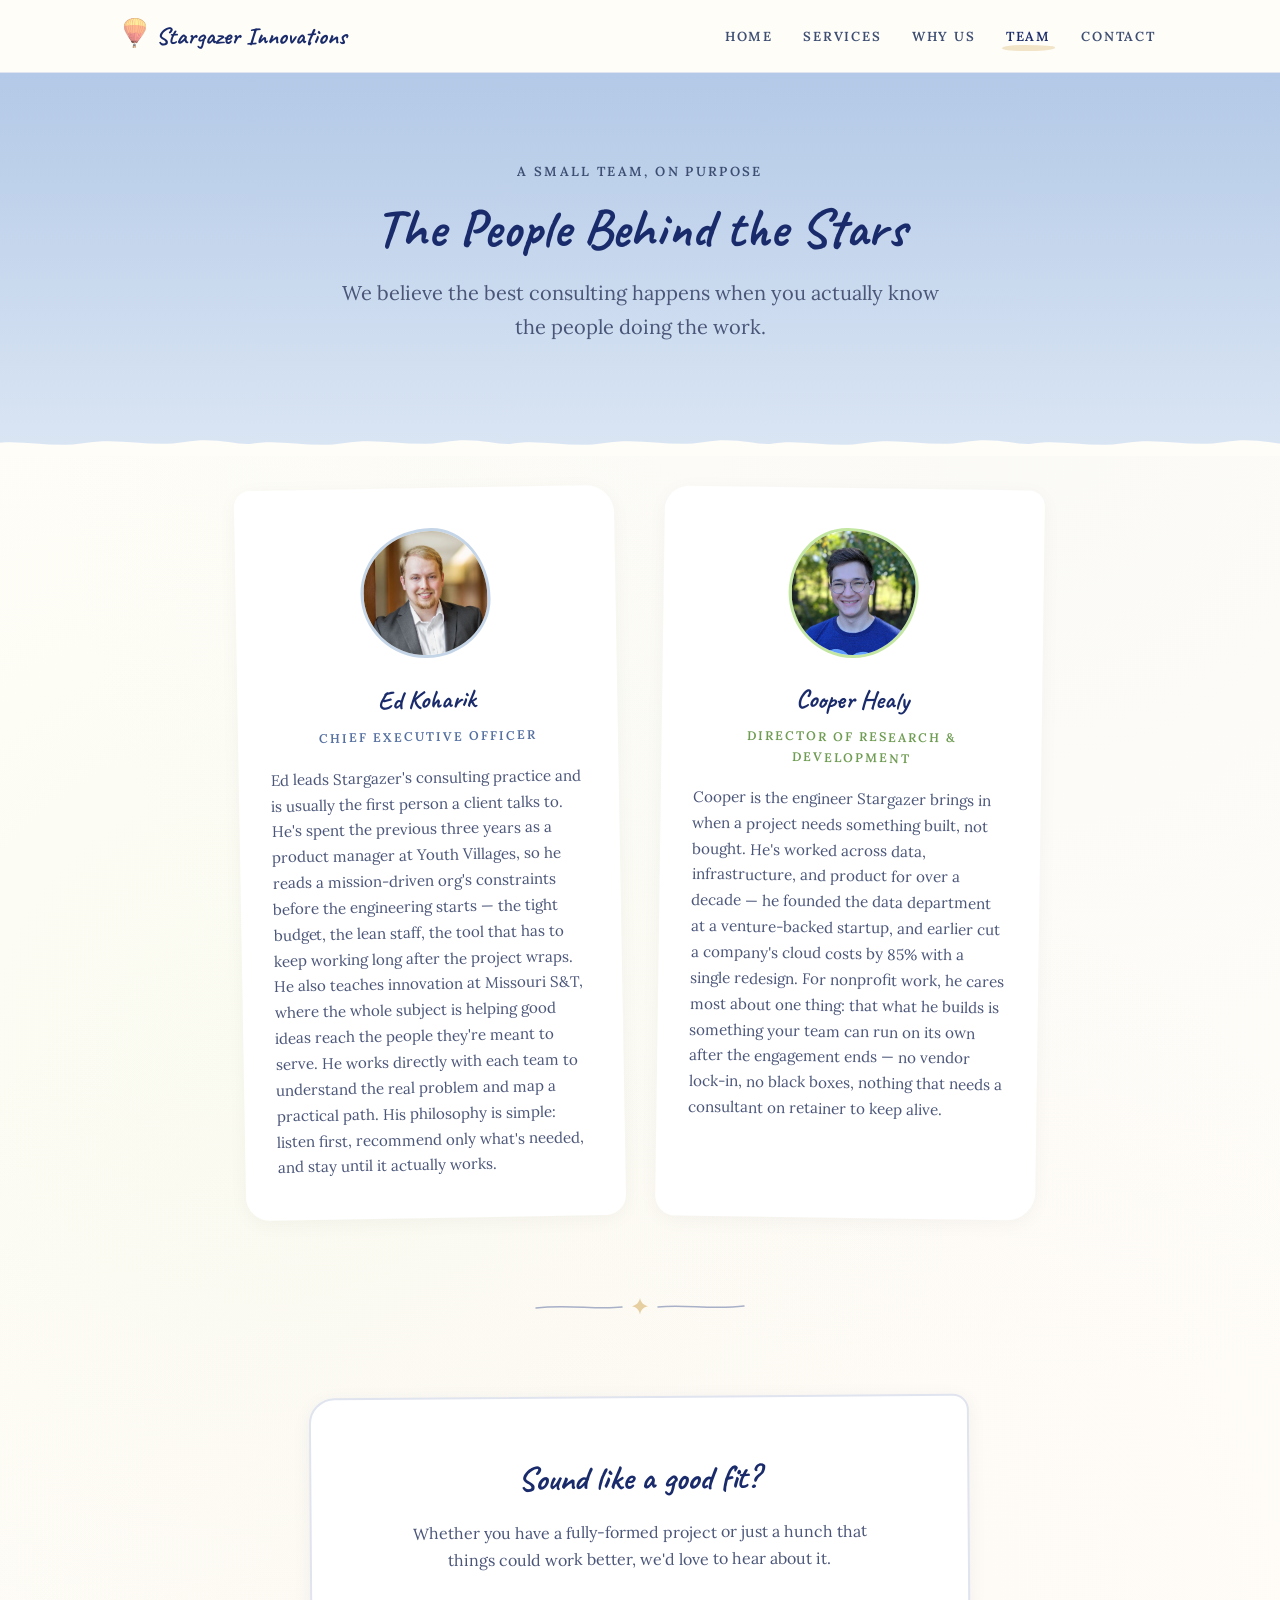
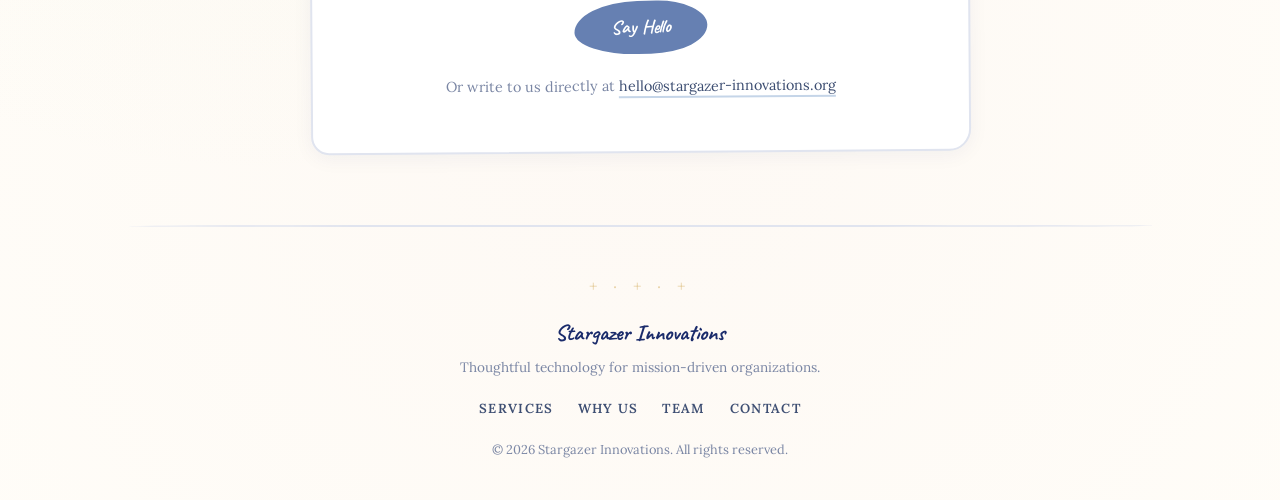
==== team.html @ 69cd9aa6 "add polish" ====
<!DOCTYPE html>
<html lang="en">
<head>
  <meta charset="UTF-8">
  <meta name="viewport" content="width=device-width, initial-scale=1.0">
  <title>Our Team — Stargazer Innovations</title>
  <meta name="description" content="Meet the people behind Stargazer Innovations — a small team with big ideas for mission-driven technology.">
  <link rel="canonical" href="https://stargazer-innovations.org/team.html">
  <meta property="og:type" content="website">
  <meta property="og:site_name" content="Stargazer Innovations">
  <meta property="og:title" content="Our Team — Stargazer Innovations">
  <meta property="og:description" content="Meet the people behind Stargazer Innovations — a small team with big ideas for mission-driven technology.">
  <meta property="og:url" content="https://stargazer-innovations.org/team.html">
  <link rel="icon" type="image/svg+xml" href="images/logo-placeholder.svg">
  <link rel="preconnect" href="https://fonts.googleapis.com">
  <link rel="preconnect" href="https://fonts.gstatic.com" crossorigin>
  <link href="https://fonts.googleapis.com/css2?family=Caveat:wght@400;700&family=Lora:ital,wght@0,400;0,600;0,700;1,400&display=swap" rel="stylesheet">
  <link rel="stylesheet" href="css/style.css">
</head>
<body>

  <a class="skip-link" href="#main">Skip to content</a>

  <!-- ========== Nav ========== -->
  <header>
    <nav class="site-nav" aria-label="Main">
      <a href="index.html" class="logo">
        <img src="images/logo-placeholder.svg" alt="">
        <span>Stargazer Innovations</span>
      </a>
      <ul class="nav-links">
        <li><a href="index.html">Home</a></li>
        <li><a href="index.html#services">Services</a></li>
        <li><a href="index.html#why">Why Us</a></li>
        <li><a href="team.html" aria-current="page">Team</a></li>
        <li><a href="index.html#contact">Contact</a></li>
      </ul>
    </nav>
  </header>

  <main id="main">

  <!-- ========== Team ========== -->
  <section class="hero page-hero">
    <div class="hero-clouds" aria-hidden="true">
      <svg width="0" height="0" style="position:absolute" xmlns="http://www.w3.org/2000/svg">
        <symbol id="cloud-shape" viewBox="0 0 140 60">
          <path d="M18 48 C 9 48 3 41 5 34 C 7 28 13 24 19 25 C 19 16 27 9 36 11 C 40 4 51 2 58 8 C 64 3 75 4 80 11 C 89 8 99 13 100 22 C 108 22 115 28 114 36 C 113 44 105 48 97 47 C 84 51 40 51 18 48 Z" stroke-width="1.5" stroke-linecap="round" stroke-linejoin="round"/>
        </symbol>
      </svg>
      <div class="hero-cloud hero-cloud--1"><svg viewBox="0 0 140 60"><use href="#cloud-shape"/></svg></div>
      <div class="hero-cloud hero-cloud--2"><svg viewBox="0 0 140 60"><use href="#cloud-shape"/></svg></div>
      <div class="hero-cloud hero-cloud--3"><svg viewBox="0 0 140 60"><use href="#cloud-shape"/></svg></div>
      <div class="hero-cloud hero-cloud--4"><svg viewBox="0 0 140 60"><use href="#cloud-shape"/></svg></div>
      <div class="hero-cloud hero-cloud--5"><svg viewBox="0 0 140 60"><use href="#cloud-shape"/></svg></div>
      <div class="hero-cloud hero-cloud--6"><svg viewBox="0 0 140 60"><use href="#cloud-shape"/></svg></div>
      <div class="hero-cloud hero-cloud--7"><svg viewBox="0 0 140 60"><use href="#cloud-shape"/></svg></div>
      <div class="hero-cloud hero-cloud--8"><svg viewBox="0 0 140 60"><use href="#cloud-shape"/></svg></div>
      <div class="hero-cloud hero-cloud--9"><svg viewBox="0 0 140 60"><use href="#cloud-shape"/></svg></div>
    </div>
    <p class="kicker">A small team, on purpose</p>
    <h1>The People Behind the Stars</h1>
    <p class="tagline">
      We believe the best consulting happens when you actually know
      the people doing the work.
    </p>
  </section>

  <section class="team-section">
    <div class="container">
      <div class="team-grid">

        <!-- Ed -->
        <div class="team-card">
          <img
            src="images/ed-headshot.jpg"
            alt="Ed Koharik"
            class="avatar"
          >
          <h3>Ed Koharik</h3>
          <p class="role">Chief Executive Officer</p>
          <p class="bio">
            Ed leads Stargazer's consulting practice and is usually the first
            person a client talks to. He's spent the previous three years as a product
            manager at Youth Villages, so he reads a mission-driven org's
            constraints before the engineering starts — the tight budget, the lean
            staff, the tool that has to keep working long after the project wraps.
            He also teaches innovation at Missouri S&amp;T, where the whole subject
            is helping good ideas reach the people they're meant to serve. He works
            directly with each team to understand the real problem and map a
            practical path. His philosophy is simple: listen first, recommend only
            what's needed, and stay until it actually works.
          </p>
        </div>

        <!-- Cooper -->
        <div class="team-card">
          <img
            src="images/cooper-headshot.jpg"
            alt="Cooper Healy"
            class="avatar"
          >
          <h3>Cooper Healy</h3>
          <p class="role">Director of Research &amp; Development</p>
          <p class="bio">
            Cooper is the engineer Stargazer brings in when a project needs
            something built, not bought. He's worked across data, infrastructure,
            and product for over a decade — he founded the data department at a
            venture-backed startup, and earlier cut a company's cloud costs by 85%
            with a single redesign. For nonprofit work, he cares most about one
            thing: that what he builds is something your team can run on its own
            after the engagement ends — no vendor lock-in, no black boxes, nothing
            that needs a consultant on retainer to keep alive.
          </p>
        </div>

      </div>
    </div>
  </section>

  <div class="sparkle-divider" aria-hidden="true">
    <svg viewBox="0 0 220 26" fill="none" xmlns="http://www.w3.org/2000/svg">
      <path d="M6 14 C 38 10, 66 16, 92 13" stroke="currentColor" stroke-width="1.5" stroke-linecap="round"/>
      <path d="M128 13 C 154 10, 182 16, 214 12" stroke="currentColor" stroke-width="1.5" stroke-linecap="round"/>
      <path class="divider-star" d="M110 4 C 111 8.7 113.4 11.1 118 12.2 C 113.4 13.3 111 15.7 110 20.4 C 109 15.7 106.6 13.3 102 12.2 C 106.6 11.1 109 8.7 110 4 Z"/>
    </svg>
  </div>

  <!-- ========== Contact ========== -->
  <section class="contact" id="contact">
    <div class="container">
      <div class="contact-card">
        <h2>Sound like a good fit?</h2>
        <p>
          Whether you have a fully-formed project or just a hunch that
          things could work better, we'd love to hear about it.
        </p>
        <a href="mailto:hello@stargazer-innovations.org" class="cta-btn">Say Hello</a>
        <span class="email-note">
          Or write to us directly at
          <a href="mailto:hello@stargazer-innovations.org">hello@stargazer-innovations.org</a>
        </span>
      </div>
    </div>
  </section>

  </main>

  <!-- ========== Footer ========== -->
  <footer class="site-footer">
    <div class="footer-stars" aria-hidden="true">+ &middot; + &middot; +</div>
    <p class="footer-wordmark">Stargazer Innovations</p>
    <p class="footer-tagline">Thoughtful technology for mission-driven organizations.</p>
    <ul class="footer-nav">
      <li><a href="index.html#services">Services</a></li>
      <li><a href="index.html#why">Why Us</a></li>
      <li><a href="team.html">Team</a></li>
      <li><a href="mailto:hello@stargazer-innovations.org">Contact</a></li>
    </ul>
    <p class="copyright">&copy; 2026 Stargazer Innovations. All rights reserved.</p>
  </footer>

</body>
</html>
---- css/style.css ----
/* ===== Palette (Squeak/Smalltalk 6.0 Morphic) ===== */
:root {
  --green:       #c3e6a1;  /* Workspace */
  --orange:      #e6cfa1;  /* Transcript */
  --pink:        #e8c5d0;  /* Browser */
  --blue:        #c5d5e8;  /* Inspector */
  --salmon:      #e6b7b7;  /* Debugger */
  --cream:       #FFFDF8;
  --midnight:    #1A2B6B;
  --midnight-light: #3D4E72;
  --midnight-muted: #4A5578;
  --midnight-faded: #7A86A4;
  --midnight-ghost: #A8B0C8;
  --blue-hover:  #6680b2;  /* Squeak focus ring */
  --blue-active: #5570a0;  /* CTA hover */
  --green-dark:  #9cca82;
  --divider:     #e0e4ef;
  --white:       #FFFFFF;

  --font-main: 'Lora', serif;
  --font-accent: 'Caveat', cursive;

  --max-width: 1080px;
  --nav-height: 72px;
}

/* ===== Reset & Base ===== */
*, *::before, *::after {
  margin: 0;
  padding: 0;
  box-sizing: border-box;
}

html {
  scroll-behavior: smooth;
  scroll-padding-top: calc(var(--nav-height) + 16px);
}

body {
  font-family: var(--font-main);
  color: var(--midnight);
  background: var(--cream);
  background-image:
    radial-gradient(circle at 20% 50%, rgba(195, 230, 161, 0.08) 0%, transparent 50%),
    radial-gradient(circle at 80% 20%, rgba(197, 213, 232, 0.08) 0%, transparent 50%),
    radial-gradient(circle at 50% 80%, rgba(230, 183, 183, 0.06) 0%, transparent 50%);
  line-height: 1.7;
  -webkit-font-smoothing: antialiased;
}

::selection {
  background: var(--blue);
  color: var(--midnight);
}

img {
  max-width: 100%;
  display: block;
}

a {
  color: var(--midnight);
  text-decoration: none;
  transition: color 0.2s;
}

a:hover {
  color: var(--blue-hover);
}

:focus-visible {
  outline: 2px solid var(--blue-hover);
  outline-offset: 3px;
  border-radius: 4px;
}

/* ===== Utility ===== */
.container {
  max-width: var(--max-width);
  margin: 0 auto;
  padding: 0 24px;
}

.sr-only {
  position: absolute;
  width: 1px;
  height: 1px;
  padding: 0;
  margin: -1px;
  overflow: hidden;
  clip: rect(0, 0, 0, 0);
  border: 0;
}

.skip-link {
  position: absolute;
  top: -48px;
  left: 16px;
  z-index: 100;
  padding: 10px 18px;
  background: var(--midnight);
  color: var(--cream);
  border-radius: 8px 14px 10px 12px;
  font-size: 0.9rem;
  transition: top 0.2s;
}

.skip-link:focus {
  top: 12px;
  color: var(--cream);
}

/* ===== Navigation ===== */
header {
  position: sticky;
  top: 0;
  z-index: 50;
  background: rgba(255, 253, 248, 0.92);
  backdrop-filter: blur(8px);
  -webkit-backdrop-filter: blur(8px);
  border-bottom: 1px solid var(--divider);
}

.site-nav {
  height: var(--nav-height);
  display: flex;
  align-items: center;
  justify-content: space-between;
  padding: 0 24px;
  max-width: var(--max-width);
  margin: 0 auto;
}

.site-nav .logo {
  display: flex;
  align-items: center;
  gap: 10px;
  font-family: var(--font-accent);
  font-weight: 700;
  font-size: 1.5rem;
}

.site-nav .logo img {
  height: 30px;
  width: auto;
  object-fit: contain;
  transform: translateY(-3px);
}

.site-nav .nav-links {
  list-style: none;
  display: flex;
  align-items: center;
  gap: 30px;
}

.site-nav .nav-links a {
  font-family: var(--font-main);
  font-weight: 600;
  font-size: 0.82rem;
  letter-spacing: 0.14em;
  text-transform: uppercase;
  color: var(--midnight-light);
  position: relative;
  padding: 4px 0;
}

.site-nav .nav-links a:hover {
  color: var(--midnight);
}

.site-nav .nav-links a::after {
  content: '';
  position: absolute;
  bottom: -2px;
  left: -4px;
  right: -4px;
  height: 6px;
  background: var(--blue);
  opacity: 0;
  border-radius: 40% 60% 50% 40% / 60% 40% 60% 50%;
  transition: opacity 0.3s;
  z-index: -1;
}

.site-nav .nav-links a:hover::after {
  opacity: 0.45;
}

.site-nav .nav-links a[aria-current="page"] {
  color: var(--midnight);
}

.site-nav .nav-links a[aria-current="page"]::after {
  opacity: 0.55;
  background: var(--orange);
}

/* ===== Hero ===== */
.hero {
  text-align: center;
  padding: 88px 24px 104px;
  position: relative;
  isolation: isolate;
  overflow: hidden;
  background: linear-gradient(180deg, #b3c9e7 0%, #dbe6f4 100%);
  --cloud-overshoot: 490px;
  --cloud-overshoot-giant: 720px;
}

/* Hand-drawn cream horizon along the bottom of the sky */
.hero::after {
  content: '';
  position: absolute;
  left: 0;
  right: 0;
  bottom: 0;
  height: 26px;
  background: url("data:image/svg+xml,%3Csvg xmlns='http://www.w3.org/2000/svg' viewBox='0 0 260 26'%3E%3Cpath d='M0 26 V14 C30 8 60 19 95 13 C130 7 160 18 195 12 C225 7 245 15 260 14 V26 Z' fill='%23FFFDF8'/%3E%3C/svg%3E") repeat-x bottom;
  background-size: 260px 26px;
  pointer-events: none;
}

/* Drifting clouds behind the hero content */
.hero-clouds {
  position: absolute;
  inset: 0;
  z-index: -1;
  pointer-events: none;
  user-select: none;
}

/* Each cloud spawns just past its own width off-screen, so slow clouds
   don't waste visible-schedule time creeping through a shared dead zone */
.hero-cloud {
  position: absolute;
  animation: 360s linear infinite;
  will-change: transform;
}

/* Depth fade is painted in, not composited: solid pre-blended shades mean
   overlaps resolve purely by z-order, with no see-through stacking */
.hero-cloud svg {
  display: block;
  width: 100%;
  height: auto;
  fill: var(--cloud-fill, #FFFFFF);
  stroke: var(--cloud-stroke, #A8B0C8);
}

/* Nearer (larger) clouds must always paint over farther (smaller) ones,
   so z-index follows the size ladder — DOM order can't be trusted for depth. */

/* A cloudy day: nine clouds share one 360s master period with entries
   staggered 40s apart — phase-locked, so the sky never empties and is
   usually 3-4 deep. Crossing time is inversely proportional to size
   (crossing seconds = 27000 / width): the 450px cloud drifts across in
   a minute, the 82px one creeps for five and a half. Sizes step
   geometrically (~1.4x) so each depth plane reads distinctly; repeated
   sizes are mirrored so they don't read as clones. */
.hero-cloud--1 {
  width: 450px;
  z-index: 9;
  left: -470px;
  top: 6%;
  --cloud-fill: #FCFDFE;
  --cloud-stroke: #A9B1CA;
  animation-name: cloud-cross-450;
  animation-delay: -44s;
}

.hero-cloud--2 {
  width: 320px;
  z-index: 8;
  left: -340px;
  top: 38%;
  --cloud-fill: #F6F9FC;
  --cloud-stroke: #ADB6CE;
  animation-name: cloud-cross-320;
  animation-delay: -284s;
}

.hero-cloud--3 {
  width: 320px;
  z-index: 8;
  left: -340px;
  top: 68%;
  --cloud-fill: #F8FAFD;
  --cloud-stroke: #AEB7CE;
  animation-name: cloud-cross-320;
  animation-delay: -124s;
}

.hero-cloud--4 {
  width: 230px;
  z-index: 7;
  left: -250px;
  top: 22%;
  --cloud-fill: #EFF4FA;
  --cloud-stroke: #AEB9D1;
  animation-name: cloud-cross-230;
  animation-delay: -4s;
}

.hero-cloud--5 {
  width: 230px;
  z-index: 7;
  left: -250px;
  top: 55%;
  --cloud-fill: #F2F6FB;
  --cloud-stroke: #B1BBD2;
  animation-name: cloud-cross-230;
  animation-delay: -204s;
}

.hero-cloud--6 {
  width: 165px;
  z-index: 6;
  left: -185px;
  top: 76%;
  --cloud-fill: #EEF3FA;
  --cloud-stroke: #BAC4D9;
  animation-name: cloud-cross-165;
  animation-delay: -324s;
}

.hero-cloud--7 {
  width: 165px;
  z-index: 6;
  left: -185px;
  top: 12%;
  --cloud-fill: #E4ECF7;
  --cloud-stroke: #B0BDD6;
  animation-name: cloud-cross-165;
  animation-delay: -84s;
}

.hero-cloud--8 {
  width: 115px;
  z-index: 5;
  left: -135px;
  top: 47%;
  --cloud-fill: #E4ECF7;
  --cloud-stroke: #B9C5DB;
  animation-name: cloud-cross-115;
  animation-delay: -244s;
}

.hero-cloud--9 {
  width: 82px;
  z-index: 4;
  left: -102px;
  top: 30%;
  --cloud-fill: #DBE6F4;
  --cloud-stroke: #B8C6DE;
  animation-name: cloud-cross-82;
  animation-delay: -164s;
}

/* Mirror the size-twins */
.hero-cloud--3 svg,
.hero-cloud--5 svg,
.hero-cloud--7 svg {
  transform: scaleX(-1);
}

/* Stop %% = (27000 / width) / 360s */
@keyframes cloud-cross-450 {
  0%     { transform: translateX(0); }
  16.7%  { transform: translateX(calc(100vw + var(--cloud-overshoot, 490px))); }
  100%   { transform: translateX(calc(100vw + var(--cloud-overshoot, 490px))); }
}

@keyframes cloud-cross-320 {
  0%     { transform: translateX(0); }
  23.3%  { transform: translateX(calc(100vw + var(--cloud-overshoot, 490px))); }
  100%   { transform: translateX(calc(100vw + var(--cloud-overshoot, 490px))); }
}

@keyframes cloud-cross-230 {
  0%     { transform: translateX(0); }
  32.5%  { transform: translateX(calc(100vw + var(--cloud-overshoot, 490px))); }
  100%   { transform: translateX(calc(100vw + var(--cloud-overshoot, 490px))); }
}

@keyframes cloud-cross-165 {
  0%     { transform: translateX(0); }
  45.6%  { transform: translateX(calc(100vw + var(--cloud-overshoot, 490px))); }
  100%   { transform: translateX(calc(100vw + var(--cloud-overshoot, 490px))); }
}

@keyframes cloud-cross-115 {
  0%     { transform: translateX(0); }
  65.3%  { transform: translateX(calc(100vw + var(--cloud-overshoot, 490px))); }
  100%   { transform: translateX(calc(100vw + var(--cloud-overshoot, 490px))); }
}

@keyframes cloud-cross-82 {
  0%     { transform: translateX(0); }
  91.4%  { transform: translateX(calc(100vw + var(--cloud-overshoot, 490px))); }
  100%   { transform: translateX(calc(100vw + var(--cloud-overshoot, 490px))); }
}

/* The rare giant: a step above everything. It drifts across during the
   first 14% of a 5-minute loop, then waits off-screen — one element, so
   two giants can never be on screen at once. */
.hero-cloud--giant {
  width: 640px;
  z-index: 10;
  top: -2%;
  left: -660px;
  --cloud-fill: #FEFEFF;
  --cloud-stroke: #A8B1C9;
  animation-name: cloud-drift-rare;
  animation-duration: 300s;
  animation-delay: -240s;
}

@keyframes cloud-drift-rare {
  0%   { transform: translateX(0); }
  14%  { transform: translateX(calc(100vw + var(--cloud-overshoot-giant, 720px))); }
  100% { transform: translateX(calc(100vw + var(--cloud-overshoot-giant, 720px))); }
}

@keyframes cloud-drift {
  from { transform: translateX(0); }
  to   { transform: translateX(calc(100vw + 680px)); }
}

.hero .kicker {
  font-size: 0.82rem;
  font-weight: 600;
  letter-spacing: 0.18em;
  text-transform: uppercase;
  color: var(--midnight-light);
  margin-bottom: 14px;
}

.hero h1 {
  font-family: var(--font-accent);
  font-size: clamp(2.2rem, 5vw, 3.4rem);
  font-weight: 700;
  margin-bottom: 16px;
  color: var(--midnight);
  line-height: 1.15;
}

.hero .tagline {
  font-size: clamp(1.05rem, 2.5vw, 1.25rem);
  max-width: 620px;
  margin: 0 auto 40px;
  color: var(--midnight-muted);
}

.hero .balloon-logo {
  width: 140px;
  height: auto;
  margin: 0 auto 40px;
  transform: rotate(-2deg);
  animation: balloon-drift 10s ease-in-out infinite;
}

@keyframes balloon-drift {
  0%, 100% { transform: rotate(-2deg) translate(0, 0); }
  25%      { transform: rotate(-0.6deg) translate(6px, -13px); }
  50%      { transform: rotate(0.8deg) translate(-3px, -24px); }
  75%      { transform: rotate(-1.2deg) translate(-8px, -10px); }
}

.hero-actions {
  display: flex;
  justify-content: center;
  align-items: center;
  flex-wrap: wrap;
  gap: 18px;
}

/* ===== Buttons ===== */
.cta-btn {
  display: inline-block;
  padding: 14px 36px;
  background: var(--blue-hover);
  color: var(--white);
  border-radius: 50% 40% 45% 50% / 60% 50% 55% 45%;
  font-family: var(--font-accent);
  font-weight: 700;
  font-size: 1.2rem;
  line-height: 1.3;
  transition: background 0.2s, transform 0.2s, box-shadow 0.2s;
  transform: rotate(-1deg);
}

.cta-btn:hover {
  background: var(--blue-active);
  color: var(--white);
  transform: rotate(0deg) translateY(-2px);
  box-shadow: 0 6px 18px rgba(85, 112, 160, 0.25);
}

.cta-btn--ghost {
  background: rgba(255, 253, 248, 0.55);
  color: var(--midnight);
  border: 2px solid var(--midnight-faded);
  transform: rotate(0.8deg);
}

.cta-btn--ghost:hover {
  background: var(--cream);
  color: var(--midnight);
  border-color: var(--blue-hover);
  box-shadow: none;
}

/* ===== Section Shared ===== */
section {
  padding: 72px 0;
}

.section-title {
  font-family: var(--font-accent);
  font-size: 2.2rem;
  font-weight: 700;
  text-align: center;
  margin-bottom: 12px;
  position: relative;
}

.section-title::after {
  content: '';
  display: block;
  width: 80px;
  height: 5px;
  margin: 10px auto 0;
  border-radius: 60% 40% 50% 30% / 50% 60% 40% 50%;
}

.section-lede {
  text-align: center;
  max-width: 560px;
  margin: 0 auto 52px;
  color: var(--midnight-muted);
  font-size: 1.02rem;
}

/* Color-coded underlines per section */
.services .section-title::after { background: var(--green); }
.why      .section-title::after { background: var(--salmon); }
.team-section .section-title::after { background: var(--orange); }
.contact  .section-title::after { background: var(--blue); }

/* Hand-drawn sparkle dividers between sections */
.sparkle-divider {
  display: flex;
  justify-content: center;
  padding: 4px 0;
  color: var(--midnight-ghost);
  user-select: none;
}

.sparkle-divider svg {
  width: 220px;
  height: 26px;
}

.sparkle-divider .divider-star {
  fill: var(--orange);
  stroke: none;
}

/* ===== Service Cards ===== */
.card-grid {
  display: grid;
  grid-template-columns: repeat(auto-fit, minmax(280px, 1fr));
  gap: 28px;
}

.card {
  background: var(--white);
  padding: 40px 28px 36px;
  text-align: center;
  position: relative;
  border: 1px solid var(--divider);
  box-shadow: 0 2px 12px rgba(26, 43, 107, 0.04);
  transition: transform 0.3s, box-shadow 0.3s;
}

/* A strip of pastel "tape" holding each card to the page */
.card::before {
  content: '';
  position: absolute;
  top: -11px;
  width: 92px;
  height: 24px;
  opacity: 0.82;
  box-shadow: 0 1px 3px rgba(26, 43, 107, 0.1);
  clip-path: polygon(2% 6%, 98% 0%, 100% 94%, 0% 100%);
}

.card:nth-child(1) {
  border-radius: 12px 24px 16px 20px;
  transform: rotate(-1deg);
}
.card:nth-child(2) {
  border-radius: 20px 12px 24px 16px;
  transform: rotate(0.8deg);
}
.card:nth-child(3) {
  border-radius: 16px 20px 12px 24px;
  transform: rotate(-0.5deg);
}
.card:nth-child(4) {
  border-radius: 24px 16px 20px 12px;
  transform: rotate(1deg);
}
.card:nth-child(5) {
  border-radius: 18px 22px 14px 20px;
  transform: rotate(0.6deg);
}
.card:nth-child(6) {
  border-radius: 22px 14px 20px 18px;
  transform: rotate(-0.8deg);
}

.card:nth-child(1)::before {
  background: var(--blue);
  left: 50%;
  transform: translateX(-50%) rotate(-3deg);
}
.card:nth-child(2)::before {
  background: var(--green);
  left: 38%;
  transform: translateX(-50%) rotate(2.5deg);
}
.card:nth-child(3)::before {
  background: var(--salmon);
  left: 58%;
  transform: translateX(-50%) rotate(-2deg);
}
.card:nth-child(4)::before {
  background: var(--orange);
  left: 44%;
  transform: translateX(-50%) rotate(3deg);
}
.card:nth-child(5)::before {
  background: var(--pink);
  left: 56%;
  transform: translateX(-50%) rotate(-3.5deg);
}
.card:nth-child(6)::before {
  background: var(--blue);
  left: 42%;
  transform: translateX(-50%) rotate(2deg);
}

.card:hover {
  box-shadow: 0 8px 28px rgba(26, 43, 107, 0.09);
  transform: rotate(0deg) translateY(-3px);
}

.card .icon {
  width: 64px;
  height: 64px;
  margin: 0 auto 18px;
  display: flex;
  align-items: center;
  justify-content: center;
  color: var(--midnight);
  border-radius: 46% 54% 48% 52% / 55% 45% 55% 45%;
}

.card:nth-child(1) .icon { background: var(--blue); }
.card:nth-child(2) .icon { background: var(--green); }
.card:nth-child(3) .icon { background: var(--salmon); }
.card:nth-child(4) .icon { background: var(--orange); }
.card:nth-child(5) .icon { background: var(--pink); }
.card:nth-child(6) .icon { background: var(--blue); }

.card .icon svg {
  width: 32px;
  height: 32px;
}

.card h3 {
  font-family: var(--font-accent);
  font-size: 1.45rem;
  margin-bottom: 10px;
}

.card p {
  font-size: 0.95rem;
  color: var(--midnight-muted);
  line-height: 1.65;
}

/* ===== Why / Mission ===== */
.why {
  background: var(--white);
}

.why-content {
  max-width: 720px;
  margin: 0 auto;
  text-align: center;
  font-size: 1.05rem;
  color: var(--midnight-light);
}

.why-content p + p {
  margin-top: 16px;
}

.why-motto {
  font-family: var(--font-accent);
  font-size: 1.9rem;
  font-weight: 700;
  color: var(--midnight);
  margin-top: 36px;
  transform: rotate(-1deg);
}

.why-motto .underline-salmon {
  background: linear-gradient(transparent 62%, var(--salmon) 62%, var(--salmon) 88%, transparent 88%);
  padding: 0 4px;
}

/* ===== Contact / CTA ===== */
.contact-card {
  max-width: 660px;
  margin: 0 auto;
  background: var(--white);
  border: 2px solid var(--divider);
  border-radius: 26px 16px 22px 18px;
  padding: 52px 40px;
  text-align: center;
  transform: rotate(-0.4deg);
  box-shadow: 0 4px 20px rgba(26, 43, 107, 0.05);
}

.contact-card h2 {
  font-family: var(--font-accent);
  font-size: 2.1rem;
  font-weight: 700;
  margin-bottom: 12px;
}

.contact-card p {
  color: var(--midnight-muted);
  max-width: 460px;
  margin: 0 auto 28px;
}

.contact-card .email-note {
  display: block;
  margin-top: 20px;
  font-size: 0.9rem;
  color: var(--midnight-faded);
}

.contact-card .email-note a {
  color: var(--midnight-light);
  border-bottom: 2px solid var(--blue);
  padding-bottom: 1px;
}

.contact-card .email-note a:hover {
  color: var(--blue-hover);
}

/* ===== Team Page ===== */
.page-hero {
  padding-bottom: 72px;
}

.team-section {
  padding-top: 32px;
}

.team-grid {
  display: grid;
  grid-template-columns: repeat(auto-fit, minmax(320px, 1fr));
  gap: 40px;
  max-width: 800px;
  margin: 0 auto;
}

.team-card {
  background: var(--white);
  padding: 40px 32px;
  text-align: center;
  box-shadow: 0 4px 20px rgba(0, 0, 0, 0.04);
}

.team-card:nth-child(1) {
  border-radius: 16px 28px 20px 24px;
  transform: rotate(-1deg);
}

.team-card:nth-child(2) {
  border-radius: 24px 16px 28px 20px;
  transform: rotate(0.8deg);
}

.team-card .avatar {
  width: 130px;
  height: 130px;
  margin: 0 auto 20px;
  border-radius: 55% 45% 50% 50% / 50% 55% 45% 50%;
  object-fit: cover;
  border: 3px solid var(--blue);
}

.team-card:nth-child(2) .avatar {
  border-color: var(--green);
  border-radius: 45% 55% 50% 50% / 50% 45% 55% 50%;
}

.team-card h3 {
  font-family: var(--font-accent);
  font-size: 1.6rem;
  margin-bottom: 4px;
}

.team-card .role {
  font-family: var(--font-main);
  font-weight: 600;
  font-size: 0.78rem;
  letter-spacing: 0.16em;
  text-transform: uppercase;
  color: var(--blue-active);
  margin-bottom: 18px;
}

.team-card:nth-child(2) .role {
  color: #6f9c53;
}

.team-card .bio {
  font-size: 0.95rem;
  color: var(--midnight-muted);
  line-height: 1.7;
  text-align: left;
}

/* ===== Footer ===== */
.site-footer {
  text-align: center;
  padding: 48px 24px 40px;
  font-size: 0.85rem;
  color: var(--midnight-faded);
  position: relative;
}

.site-footer::before {
  content: '';
  position: absolute;
  top: 0;
  left: 10%;
  right: 10%;
  height: 2px;
  background: var(--divider);
  border-radius: 40% 60% 50% 40% / 60% 40% 60% 50%;
}

.site-footer .footer-wordmark {
  font-family: var(--font-accent);
  font-size: 1.4rem;
  font-weight: 700;
  color: var(--midnight);
  margin-bottom: 4px;
}

.site-footer .footer-tagline {
  margin-bottom: 18px;
}

.site-footer .footer-nav {
  list-style: none;
  display: flex;
  justify-content: center;
  flex-wrap: wrap;
  gap: 8px 24px;
  margin-bottom: 18px;
}

.site-footer .footer-nav a {
  font-size: 0.82rem;
  font-weight: 600;
  letter-spacing: 0.1em;
  text-transform: uppercase;
  color: var(--midnight-light);
}

.site-footer .footer-nav a:hover {
  color: var(--blue-hover);
}

.site-footer .footer-stars {
  margin-bottom: 14px;
  letter-spacing: 6px;
  font-size: 1rem;
  color: var(--orange);
  user-select: none;
}

.site-footer .copyright {
  font-size: 0.8rem;
}

/* ===== Reduced Motion ===== */
@media (prefers-reduced-motion: reduce) {
  html {
    scroll-behavior: auto;
  }

  *, *::before, *::after {
    animation-duration: 0.01ms !important;
    animation-iteration-count: 1 !important;
    transition-duration: 0.01ms !important;
  }

  /* Park the clouds at fixed spots instead of hiding them off-screen
     (the giant keeps its off-screen left, i.e. stays hidden) */
  .hero-cloud {
    animation: none !important;
  }

  .hero-cloud--1 { left: 5%; }
  .hero-cloud--2 { left: 70%; }
  .hero-cloud--3 { left: 40%; }
  .hero-cloud--4 { left: 18%; }
  .hero-cloud--5 { left: 55%; }
  .hero-cloud--6 { left: 82%; }
  .hero-cloud--7 { left: 30%; }
  .hero-cloud--8 { left: 63%; }
  .hero-cloud--9 { left: 90%; }
}

/* ===== Mobile ===== */
@media (max-width: 640px) {
  header {
    position: static;
  }

  .site-nav {
    flex-direction: column;
    height: auto;
    padding: 14px 16px;
    gap: 10px;
  }

  .site-nav .nav-links {
    flex-wrap: wrap;
    justify-content: center;
    gap: 6px 16px;
    max-width: 100%;
  }

  .site-nav .nav-links a {
    font-size: 0.78rem;
    letter-spacing: 0.1em;
    white-space: nowrap;
  }

  .hero {
    padding: 56px 24px 48px;
  }

  .hero .balloon-logo {
    width: 116px;
  }

  .hero {
    --cloud-overshoot: 310px;
    --cloud-overshoot-giant: 370px;
  }

  .hero-cloud--1 { width: 270px; left: -290px; }
  .hero-cloud--2 { width: 195px; left: -215px; }
  .hero-cloud--3 { width: 195px; left: -215px; }
  .hero-cloud--4 { width: 140px; left: -160px; }
  .hero-cloud--5 { width: 140px; left: -160px; }
  .hero-cloud--6 { width: 100px; left: -120px; }
  .hero-cloud--7 { width: 100px; left: -120px; }
  .hero-cloud--8 { width: 70px;  left: -90px; }
  .hero-cloud--9 { width: 50px;  left: -70px; }
  .hero-cloud--giant { width: 330px; left: -350px; }

  section {
    padding: 48px 0;
  }

  .contact-card {
    padding: 40px 24px;
  }

  .team-grid {
    grid-template-columns: 1fr;
  }
}
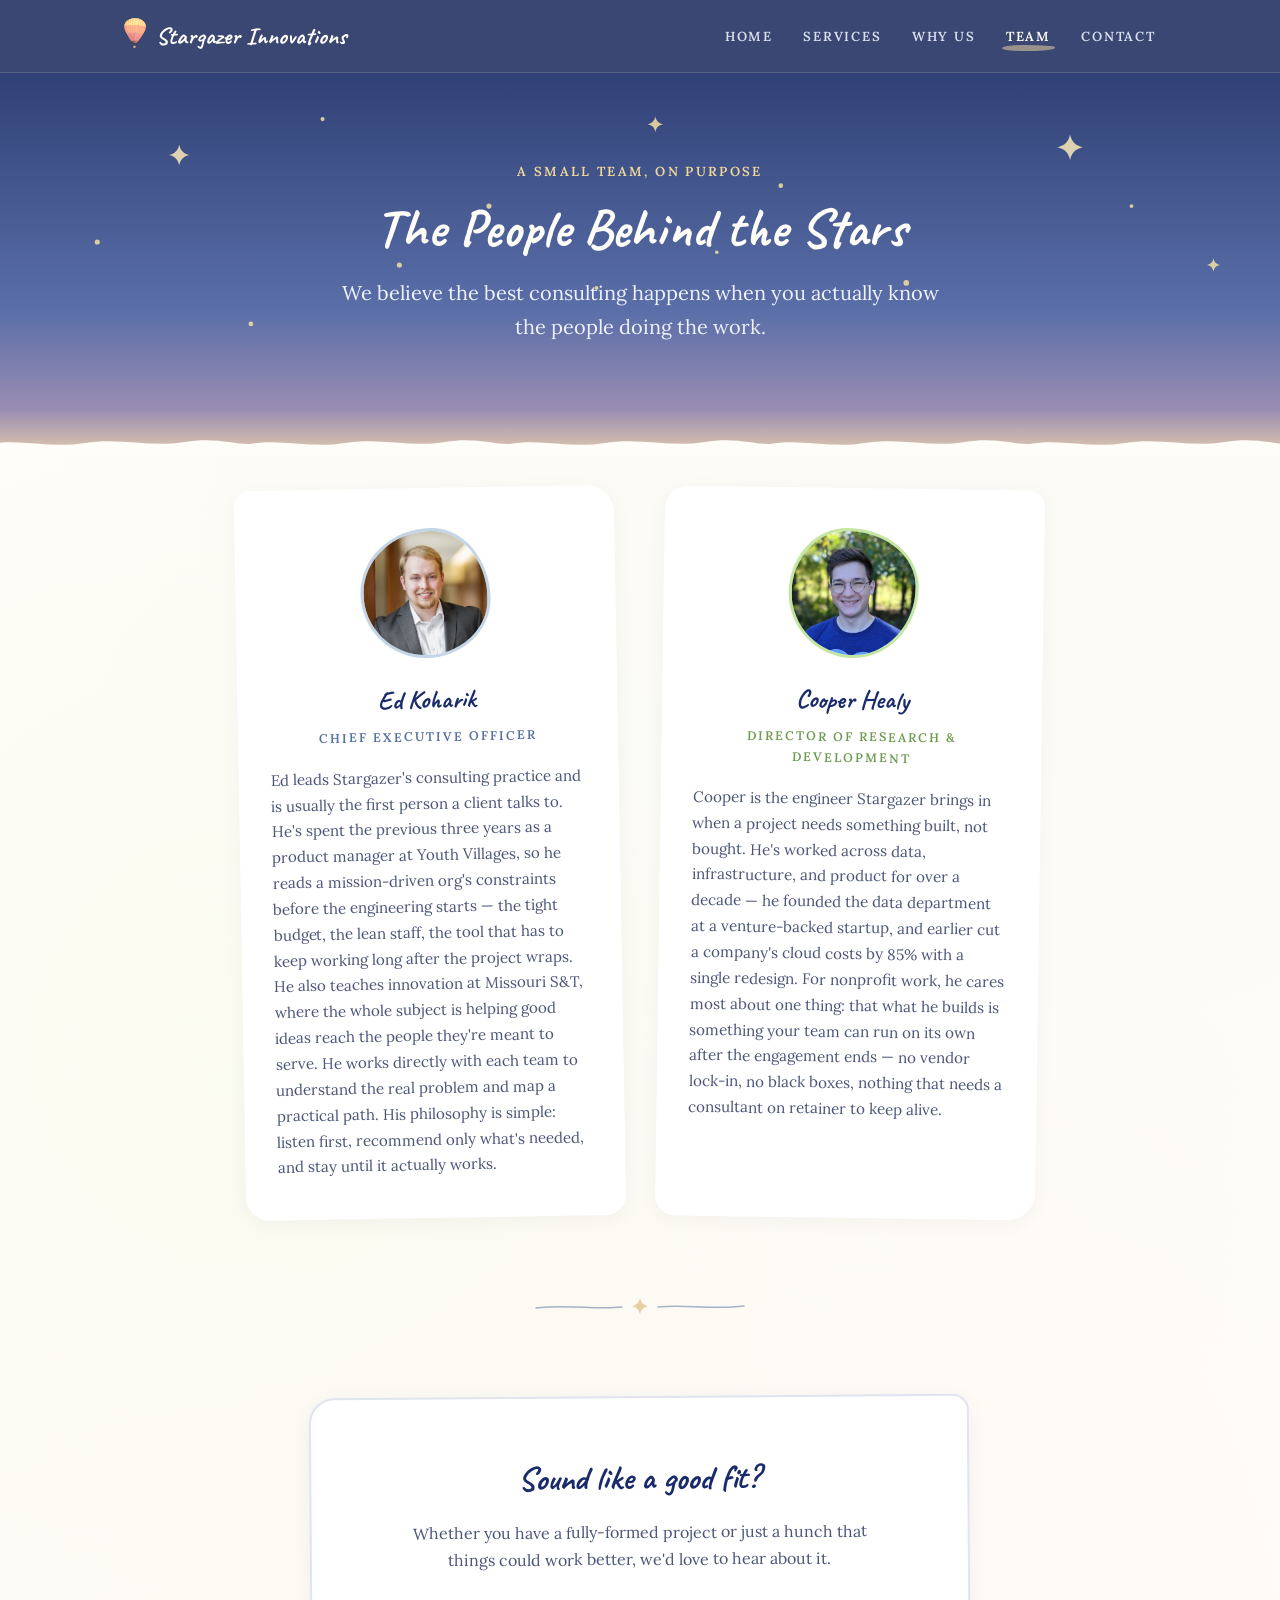
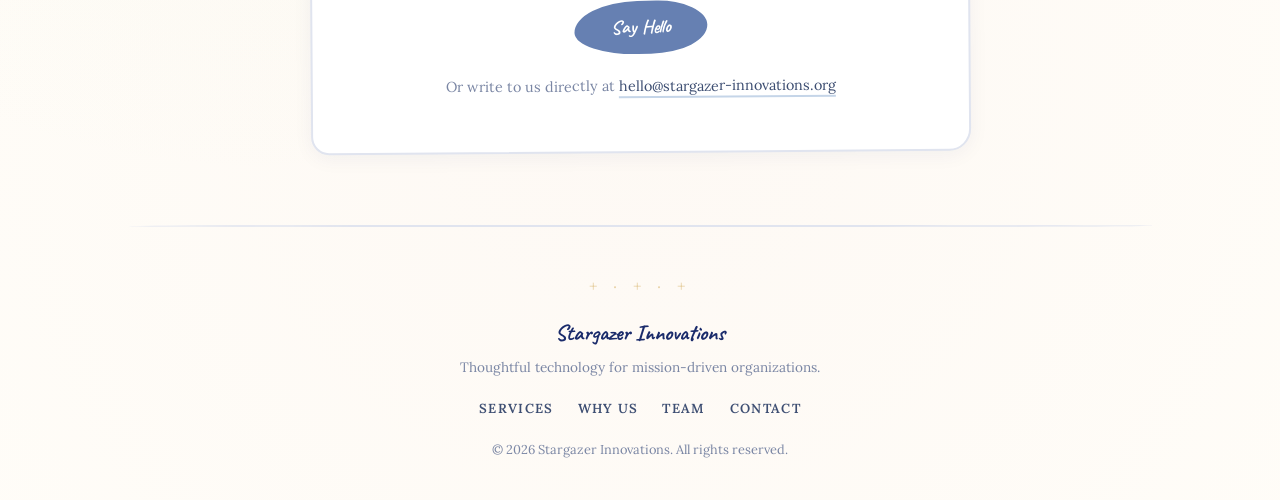
==== commit a381bad4: "Dusk to dusk" ====
--- a/team.html
+++ b/team.html
@@ -42,6 +42,24 @@
 
   <!-- ========== Team ========== -->
   <section class="hero page-hero">
+    <div class="hero-stars" aria-hidden="true">
+      <svg viewBox="0 0 1000 300" preserveAspectRatio="xMidYMin meet" xmlns="http://www.w3.org/2000/svg">
+        <path class="star star--bright" d="M140 56 C141 60.6 143.4 63 148 64 C143.4 65 141 67.4 140 72 C139 67.4 136.6 65 132 64 C136.6 63 139 60.6 140 56 Z"/>
+        <path class="star" d="M512 34 C512.7 37.4 514.5 39.2 518 40 C514.5 40.8 512.7 42.6 512 46 C511.3 42.6 509.5 40.8 506 40 C509.5 39.2 511.3 37.4 512 34 Z"/>
+        <path class="star star--bright" d="M836 48 C837.2 53.7 840.2 56.7 846 58 C840.2 59.3 837.2 62.3 836 68 C834.8 62.3 831.8 59.3 826 58 C831.8 56.7 834.8 53.7 836 48 Z"/>
+        <path class="star" d="M948 145 C948.6 147.9 950.1 149.4 953 150 C950.1 150.6 948.6 152.1 948 155 C947.4 152.1 945.9 150.6 943 150 C945.9 149.4 947.4 147.9 948 145 Z"/>
+        <circle class="star" cx="76" cy="132" r="2"/>
+        <circle class="star" cx="252" cy="36" r="1.6"/>
+        <circle class="star" cx="382" cy="104" r="2"/>
+        <circle class="star" cx="610" cy="88" r="1.8"/>
+        <circle class="star" cx="708" cy="164" r="2.2"/>
+        <circle class="star" cx="884" cy="104" r="1.5"/>
+        <circle class="star" cx="466" cy="168" r="1.6"/>
+        <circle class="star" cx="196" cy="196" r="1.8"/>
+        <circle class="star" cx="560" cy="140" r="1.4"/>
+        <circle class="star" cx="312" cy="150" r="2"/>
+      </svg>
+    </div>
     <div class="hero-clouds" aria-hidden="true">
       <svg width="0" height="0" style="position:absolute" xmlns="http://www.w3.org/2000/svg">
         <symbol id="cloud-shape" viewBox="0 0 140 60">
--- a/css/style.css
+++ b/css/style.css
@@ -98,8 +98,8 @@
   left: 16px;
   z-index: 100;
   padding: 10px 18px;
-  background: var(--midnight);
-  color: var(--cream);
+  background: var(--cream);
+  color: var(--midnight);
   border-radius: 8px 14px 10px 12px;
   font-size: 0.9rem;
   transition: top 0.2s;
@@ -107,7 +107,7 @@
 
 .skip-link:focus {
   top: 12px;
-  color: var(--cream);
+  color: var(--midnight);
 }
 
 /* ===== Navigation ===== */
@@ -115,10 +115,10 @@
   position: sticky;
   top: 0;
   z-index: 50;
-  background: rgba(255, 253, 248, 0.92);
+  background: rgba(41, 56, 102, 0.92);
   backdrop-filter: blur(8px);
   -webkit-backdrop-filter: blur(8px);
-  border-bottom: 1px solid var(--divider);
+  border-bottom: 1px solid rgba(255, 253, 248, 0.14);
 }
 
 .site-nav {
@@ -138,6 +138,11 @@
   font-family: var(--font-accent);
   font-weight: 700;
   font-size: 1.5rem;
+  color: var(--cream);
+}
+
+.site-nav .logo:hover {
+  color: #f2d998;
 }
 
 .site-nav .logo img {
@@ -160,13 +165,13 @@
   font-size: 0.82rem;
   letter-spacing: 0.14em;
   text-transform: uppercase;
-  color: var(--midnight-light);
+  color: #d9dff0;
   position: relative;
   padding: 4px 0;
 }
 
 .site-nav .nav-links a:hover {
-  color: var(--midnight);
+  color: var(--cream);
 }
 
 .site-nav .nav-links a::after {
@@ -188,7 +193,7 @@
 }
 
 .site-nav .nav-links a[aria-current="page"] {
-  color: var(--midnight);
+  color: var(--cream);
 }
 
 .site-nav .nav-links a[aria-current="page"]::after {
@@ -203,7 +208,7 @@
   position: relative;
   isolation: isolate;
   overflow: hidden;
-  background: linear-gradient(180deg, #b3c9e7 0%, #dbe6f4 100%);
+  background: linear-gradient(180deg, #2f4176 0%, #5a6ea8 62%, #9a8db2 88%, #e5ccae 100%);
   --cloud-overshoot: 490px;
   --cloud-overshoot-giant: 720px;
 }
@@ -221,6 +226,52 @@
   pointer-events: none;
 }
 
+/* First stars of the evening, behind the clouds */
+.hero-stars {
+  position: absolute;
+  inset: 0;
+  z-index: -2;
+  pointer-events: none;
+  user-select: none;
+}
+
+.hero-stars svg {
+  display: block;
+  width: 100%;
+  height: auto;
+}
+
+.hero-stars .star {
+  fill: #f4dfa2;
+  opacity: 0.85;
+  animation: star-twinkle 4.2s ease-in-out infinite;
+}
+
+.hero-stars .star--bright {
+  fill: #fbe9b7;
+}
+
+/* Every star twinkles on its own period and phase — no unison */
+.hero-stars .star:nth-child(1)  { animation-duration: 4.7s; animation-delay: -1.3s; }
+.hero-stars .star:nth-child(2)  { animation-duration: 6.1s; animation-delay: -3.9s; }
+.hero-stars .star:nth-child(3)  { animation-duration: 5.3s; animation-delay: -0.6s; }
+.hero-stars .star:nth-child(4)  { animation-duration: 7.2s; animation-delay: -2.8s; }
+.hero-stars .star:nth-child(5)  { animation-duration: 3.9s; animation-delay: -1.9s; }
+.hero-stars .star:nth-child(6)  { animation-duration: 6.6s; animation-delay: -4.7s; }
+.hero-stars .star:nth-child(7)  { animation-duration: 4.4s; animation-delay: -3.1s; }
+.hero-stars .star:nth-child(8)  { animation-duration: 5.8s; animation-delay: -0.9s; }
+.hero-stars .star:nth-child(9)  { animation-duration: 7.6s; animation-delay: -5.2s; }
+.hero-stars .star:nth-child(10) { animation-duration: 4.1s; animation-delay: -2.3s; }
+.hero-stars .star:nth-child(11) { animation-duration: 6.3s; animation-delay: -1.6s; }
+.hero-stars .star:nth-child(12) { animation-duration: 5.1s; animation-delay: -4.2s; }
+.hero-stars .star:nth-child(13) { animation-duration: 6.9s; animation-delay: -0.4s; }
+.hero-stars .star:nth-child(14) { animation-duration: 4.9s; animation-delay: -2.9s; }
+
+@keyframes star-twinkle {
+  0%, 100% { opacity: 0.3; }
+  50%      { opacity: 0.95; }
+}
+
 /* Drifting clouds behind the hero content */
 .hero-clouds {
   position: absolute;
@@ -244,8 +295,8 @@
   display: block;
   width: 100%;
   height: auto;
-  fill: var(--cloud-fill, #FFFFFF);
-  stroke: var(--cloud-stroke, #A8B0C8);
+  fill: var(--cloud-fill, #F2E6DC);
+  stroke: var(--cloud-stroke, #3D4E72);
 }
 
 /* Nearer (larger) clouds must always paint over farther (smaller) ones,
@@ -263,8 +314,8 @@
   z-index: 9;
   left: -470px;
   top: 6%;
-  --cloud-fill: #FCFDFE;
-  --cloud-stroke: #A9B1CA;
+  --cloud-fill: #EDE1DA;
+  --cloud-stroke: #3D4E73;
   animation-name: cloud-cross-450;
   animation-delay: -44s;
 }
@@ -274,8 +325,8 @@
   z-index: 8;
   left: -340px;
   top: 38%;
-  --cloud-fill: #F6F9FC;
-  --cloud-stroke: #ADB6CE;
+  --cloud-fill: #DDD5D5;
+  --cloud-stroke: #405178;
   animation-name: cloud-cross-320;
   animation-delay: -284s;
 }
@@ -285,8 +336,8 @@
   z-index: 8;
   left: -340px;
   top: 68%;
-  --cloud-fill: #F8FAFD;
-  --cloud-stroke: #AEB7CE;
+  --cloud-fill: #E5D9D8;
+  --cloud-stroke: #47567B;
   animation-name: cloud-cross-320;
   animation-delay: -124s;
 }
@@ -296,8 +347,8 @@
   z-index: 7;
   left: -250px;
   top: 22%;
-  --cloud-fill: #EFF4FA;
-  --cloud-stroke: #AEB9D1;
+  --cloud-fill: #CAC5CB;
+  --cloud-stroke: #3F5179;
   animation-name: cloud-cross-230;
   animation-delay: -4s;
 }
@@ -307,8 +358,8 @@
   z-index: 7;
   left: -250px;
   top: 55%;
-  --cloud-fill: #F2F6FB;
-  --cloud-stroke: #B1BBD2;
+  --cloud-fill: #D1CBD2;
+  --cloud-stroke: #465780;
   animation-name: cloud-cross-230;
   animation-delay: -204s;
 }
@@ -318,8 +369,8 @@
   z-index: 6;
   left: -185px;
   top: 76%;
-  --cloud-fill: #EEF3FA;
-  --cloud-stroke: #BAC4D9;
+  --cloud-fill: #CFC3CD;
+  --cloud-stroke: #60668B;
   animation-name: cloud-cross-165;
   animation-delay: -324s;
 }
@@ -329,8 +380,8 @@
   z-index: 6;
   left: -185px;
   top: 12%;
-  --cloud-fill: #E4ECF7;
-  --cloud-stroke: #B0BDD6;
+  --cloud-fill: #ADACBC;
+  --cloud-stroke: #3E4F7B;
   animation-name: cloud-cross-165;
   animation-delay: -84s;
 }
@@ -340,8 +391,8 @@
   z-index: 5;
   left: -135px;
   top: 47%;
-  --cloud-fill: #E4ECF7;
-  --cloud-stroke: #B9C5DB;
+  --cloud-fill: #A6AAC1;
+  --cloud-stroke: #4A5C8B;
   animation-name: cloud-cross-115;
   animation-delay: -244s;
 }
@@ -351,8 +402,8 @@
   z-index: 4;
   left: -102px;
   top: 30%;
-  --cloud-fill: #DBE6F4;
-  --cloud-stroke: #B8C6DE;
+  --cloud-fill: #8F96B3;
+  --cloud-stroke: #455888;
   animation-name: cloud-cross-82;
   animation-delay: -164s;
 }
@@ -409,8 +460,8 @@
   z-index: 10;
   top: -2%;
   left: -660px;
-  --cloud-fill: #FEFEFF;
-  --cloud-stroke: #A8B1C9;
+  --cloud-fill: #F2E6DD;
+  --cloud-stroke: #3D4E72;
   animation-name: cloud-drift-rare;
   animation-duration: 300s;
   animation-delay: -240s;
@@ -432,7 +483,7 @@
   font-weight: 600;
   letter-spacing: 0.18em;
   text-transform: uppercase;
-  color: var(--midnight-light);
+  color: #f2d998;
   margin-bottom: 14px;
 }
 
@@ -441,7 +492,7 @@
   font-size: clamp(2.2rem, 5vw, 3.4rem);
   font-weight: 700;
   margin-bottom: 16px;
-  color: var(--midnight);
+  color: var(--cream);
   line-height: 1.15;
 }
 
@@ -449,7 +500,7 @@
   font-size: clamp(1.05rem, 2.5vw, 1.25rem);
   max-width: 620px;
   margin: 0 auto 40px;
-  color: var(--midnight-muted);
+  color: #eef2fb;
 }
 
 .hero .balloon-logo {
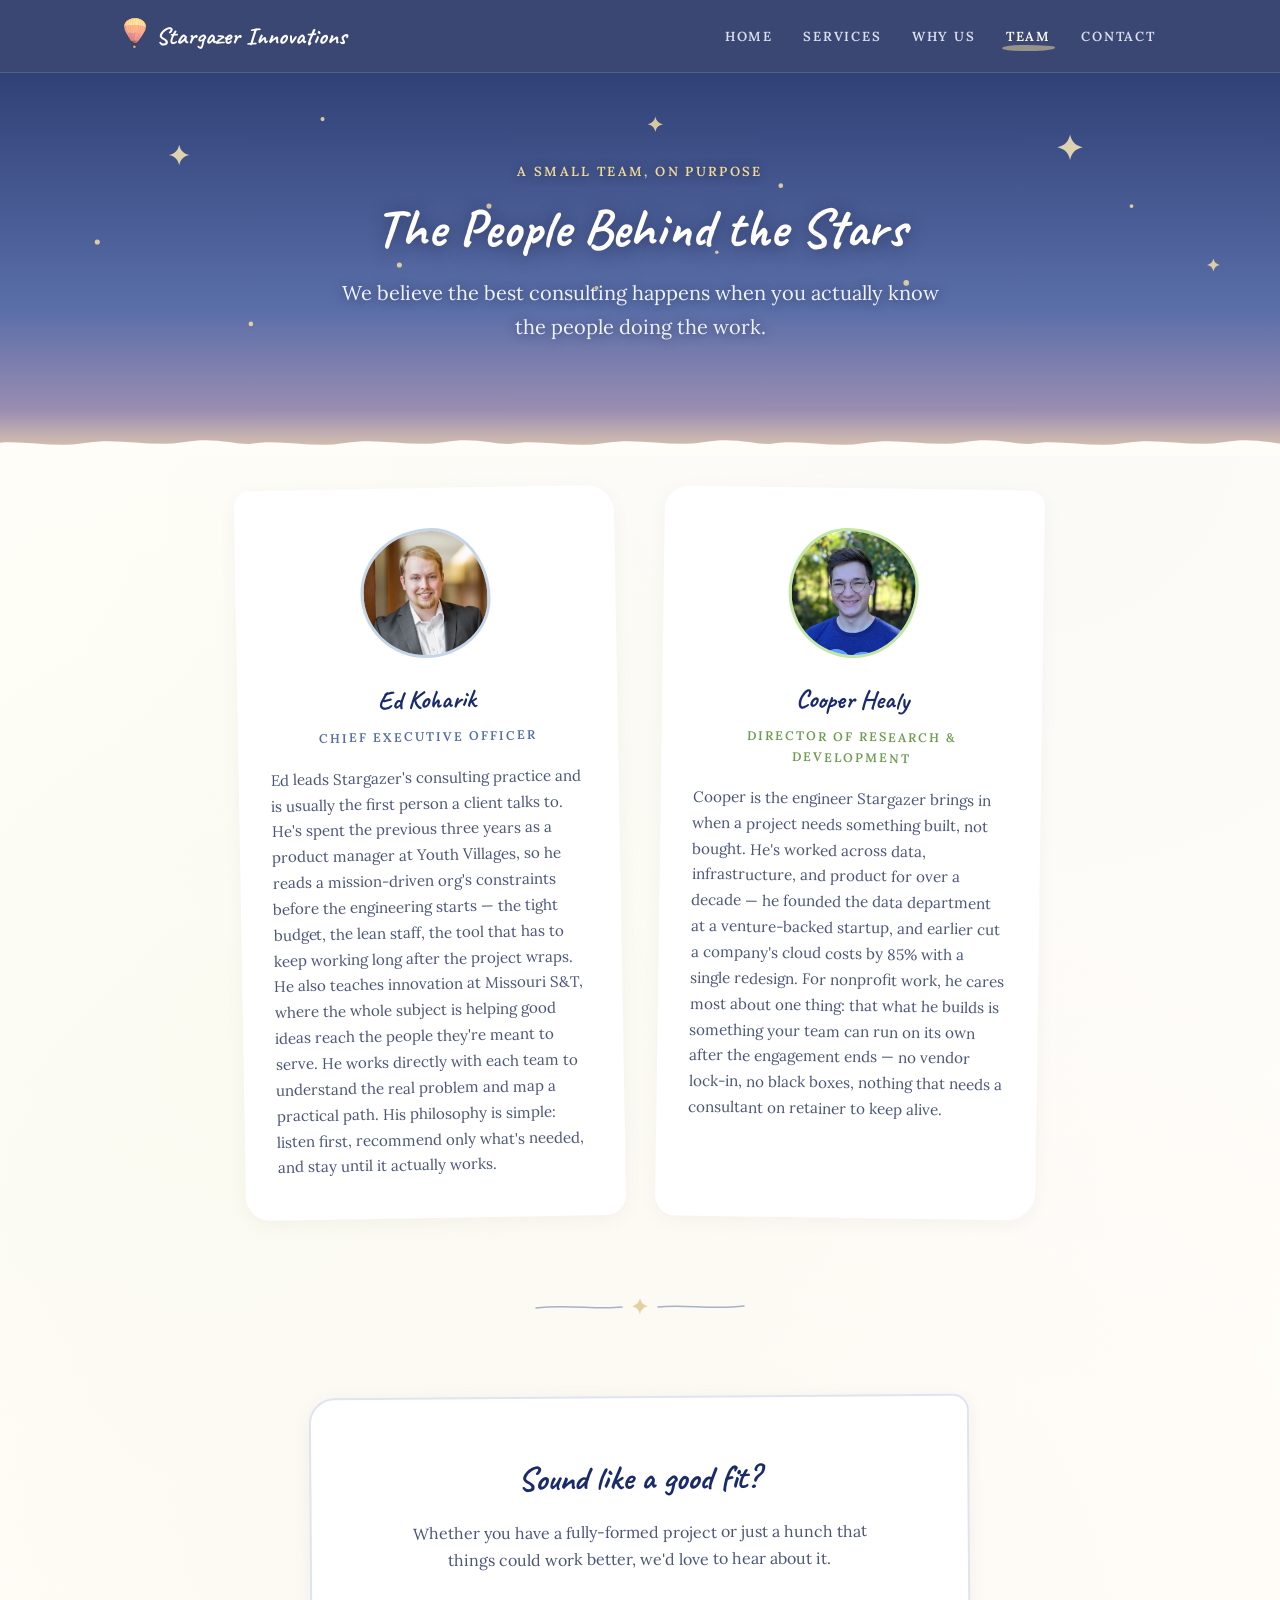
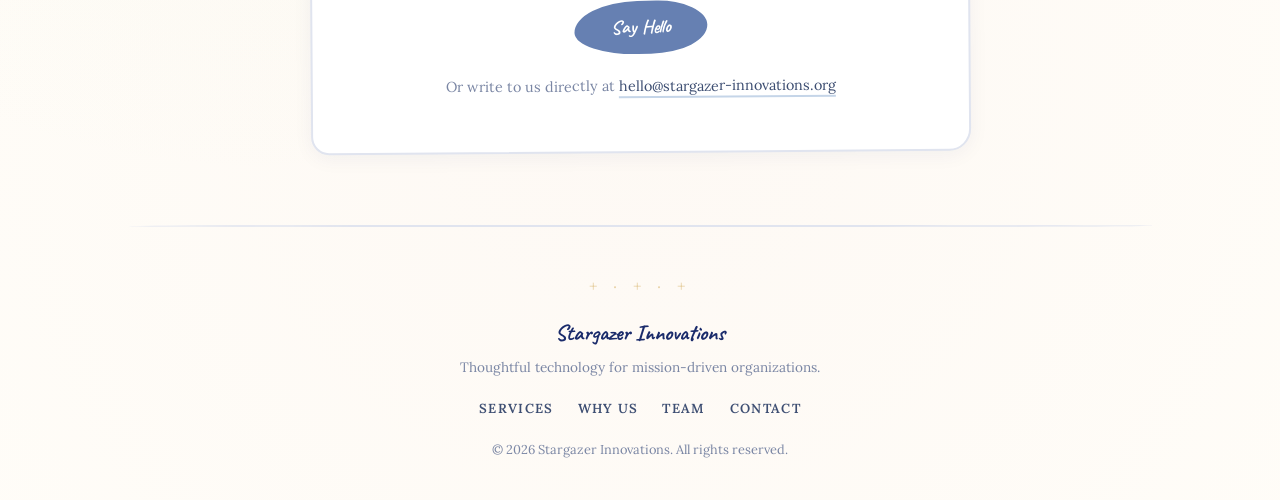
==== commit 5330ca62: "Recolor clouds" ====
--- a/team.html
+++ b/team.html
@@ -62,6 +62,58 @@
     </div>
     <div class="hero-clouds" aria-hidden="true">
       <svg width="0" height="0" style="position:absolute" xmlns="http://www.w3.org/2000/svg">
+      <defs>
+        <linearGradient id="cloud-grad-1" x1="0" y1="0" x2="0" y2="1">
+          <stop offset="0" stop-color="#B3A8B1"/>
+          <stop offset="0.55" stop-color="#CCBBBA"/>
+          <stop offset="1" stop-color="#DEC5B2"/>
+        </linearGradient>
+        <linearGradient id="cloud-grad-2" x1="0" y1="0" x2="0" y2="1">
+          <stop offset="0" stop-color="#ABA3B0"/>
+          <stop offset="0.55" stop-color="#BFB3B8"/>
+          <stop offset="1" stop-color="#D5BFB1"/>
+        </linearGradient>
+        <linearGradient id="cloud-grad-3" x1="0" y1="0" x2="0" y2="1">
+          <stop offset="0" stop-color="#B1A7B3"/>
+          <stop offset="0.55" stop-color="#C7B7BB"/>
+          <stop offset="1" stop-color="#D9C1B3"/>
+        </linearGradient>
+        <linearGradient id="cloud-grad-4" x1="0" y1="0" x2="0" y2="1">
+          <stop offset="0" stop-color="#A19BAC"/>
+          <stop offset="0.55" stop-color="#B0A7B2"/>
+          <stop offset="1" stop-color="#C8B6AE"/>
+        </linearGradient>
+        <linearGradient id="cloud-grad-5" x1="0" y1="0" x2="0" y2="1">
+          <stop offset="0" stop-color="#A6A0B1"/>
+          <stop offset="0.55" stop-color="#B7ADB8"/>
+          <stop offset="1" stop-color="#CDBAB2"/>
+        </linearGradient>
+        <linearGradient id="cloud-grad-6" x1="0" y1="0" x2="0" y2="1">
+          <stop offset="0" stop-color="#ADA1B3"/>
+          <stop offset="0.55" stop-color="#BAABB8"/>
+          <stop offset="1" stop-color="#CBB6B3"/>
+        </linearGradient>
+        <linearGradient id="cloud-grad-7" x1="0" y1="0" x2="0" y2="1">
+          <stop offset="0" stop-color="#8F8DA4"/>
+          <stop offset="0.55" stop-color="#9894A8"/>
+          <stop offset="1" stop-color="#B3A6A8"/>
+        </linearGradient>
+        <linearGradient id="cloud-grad-8" x1="0" y1="0" x2="0" y2="1">
+          <stop offset="0" stop-color="#8E90AD"/>
+          <stop offset="0.55" stop-color="#9596B0"/>
+          <stop offset="1" stop-color="#ACA4AE"/>
+        </linearGradient>
+        <linearGradient id="cloud-grad-9" x1="0" y1="0" x2="0" y2="1">
+          <stop offset="0" stop-color="#7D82A4"/>
+          <stop offset="0.55" stop-color="#8186A6"/>
+          <stop offset="1" stop-color="#9894A6"/>
+        </linearGradient>
+        <linearGradient id="cloud-grad-giant" x1="0" y1="0" x2="0" y2="1">
+          <stop offset="0" stop-color="#B5AAB2"/>
+          <stop offset="0.55" stop-color="#D0BFBC"/>
+          <stop offset="1" stop-color="#E1C7B2"/>
+        </linearGradient>
+      </defs>
         <symbol id="cloud-shape" viewBox="0 0 140 60">
           <path d="M18 48 C 9 48 3 41 5 34 C 7 28 13 24 19 25 C 19 16 27 9 36 11 C 40 4 51 2 58 8 C 64 3 75 4 80 11 C 89 8 99 13 100 22 C 108 22 115 28 114 36 C 113 44 105 48 97 47 C 84 51 40 51 18 48 Z" stroke-width="1.5" stroke-linecap="round" stroke-linejoin="round"/>
         </symbol>
--- a/css/style.css
+++ b/css/style.css
@@ -285,7 +285,7 @@
    don't waste visible-schedule time creeping through a shared dead zone */
 .hero-cloud {
   position: absolute;
-  animation: 360s linear infinite;
+  animation: 540s linear infinite;
   will-change: transform;
 }
 
@@ -295,29 +295,29 @@
   display: block;
   width: 100%;
   height: auto;
-  fill: var(--cloud-fill, #F2E6DC);
+  fill: var(--cloud-fill, #D2C0BC);
   stroke: var(--cloud-stroke, #3D4E72);
 }
 
 /* Nearer (larger) clouds must always paint over farther (smaller) ones,
    so z-index follows the size ladder — DOM order can't be trusted for depth. */
 
-/* A cloudy day: nine clouds share one 360s master period with entries
-   staggered 40s apart — phase-locked, so the sky never empties and is
+/* A cloudy day: nine clouds share one 540s master period with entries
+   staggered 60s apart — phase-locked, so the sky never empties and is
    usually 3-4 deep. Crossing time is inversely proportional to size
-   (crossing seconds = 27000 / width): the 450px cloud drifts across in
-   a minute, the 82px one creeps for five and a half. Sizes step
+   (crossing seconds = 40500 / width): the 450px cloud drifts across in
+   110 seconds, the 82px one creeps for over eight minutes. Sizes step
    geometrically (~1.4x) so each depth plane reads distinctly; repeated
    sizes are mirrored so they don't read as clones. */
 .hero-cloud--1 {
   width: 450px;
   z-index: 9;
   left: -470px;
-  top: 6%;
-  --cloud-fill: #EDE1DA;
+  top: 14%;
+  --cloud-fill: url(#cloud-grad-1);
   --cloud-stroke: #3D4E73;
   animation-name: cloud-cross-450;
-  animation-delay: -44s;
+  animation-delay: -28s;
 }
 
 .hero-cloud--2 {
@@ -325,10 +325,10 @@
   z-index: 8;
   left: -340px;
   top: 38%;
-  --cloud-fill: #DDD5D5;
+  --cloud-fill: url(#cloud-grad-2);
   --cloud-stroke: #405178;
   animation-name: cloud-cross-320;
-  animation-delay: -284s;
+  animation-delay: -426s;
 }
 
 .hero-cloud--3 {
@@ -336,10 +336,10 @@
   z-index: 8;
   left: -340px;
   top: 68%;
-  --cloud-fill: #E5D9D8;
+  --cloud-fill: url(#cloud-grad-3);
   --cloud-stroke: #47567B;
   animation-name: cloud-cross-320;
-  animation-delay: -124s;
+  animation-delay: -186s;
 }
 
 .hero-cloud--4 {
@@ -347,10 +347,10 @@
   z-index: 7;
   left: -250px;
   top: 22%;
-  --cloud-fill: #CAC5CB;
+  --cloud-fill: url(#cloud-grad-4);
   --cloud-stroke: #3F5179;
   animation-name: cloud-cross-230;
-  animation-delay: -4s;
+  animation-delay: -6s;
 }
 
 .hero-cloud--5 {
@@ -358,10 +358,10 @@
   z-index: 7;
   left: -250px;
   top: 55%;
-  --cloud-fill: #D1CBD2;
+  --cloud-fill: url(#cloud-grad-5);
   --cloud-stroke: #465780;
   animation-name: cloud-cross-230;
-  animation-delay: -204s;
+  animation-delay: -306s;
 }
 
 .hero-cloud--6 {
@@ -369,10 +369,10 @@
   z-index: 6;
   left: -185px;
   top: 76%;
-  --cloud-fill: #CFC3CD;
+  --cloud-fill: url(#cloud-grad-6);
   --cloud-stroke: #60668B;
   animation-name: cloud-cross-165;
-  animation-delay: -324s;
+  animation-delay: -486s;
 }
 
 .hero-cloud--7 {
@@ -380,10 +380,10 @@
   z-index: 6;
   left: -185px;
   top: 12%;
-  --cloud-fill: #ADACBC;
+  --cloud-fill: url(#cloud-grad-7);
   --cloud-stroke: #3E4F7B;
   animation-name: cloud-cross-165;
-  animation-delay: -84s;
+  animation-delay: -126s;
 }
 
 .hero-cloud--8 {
@@ -391,10 +391,10 @@
   z-index: 5;
   left: -135px;
   top: 47%;
-  --cloud-fill: #A6AAC1;
+  --cloud-fill: url(#cloud-grad-8);
   --cloud-stroke: #4A5C8B;
   animation-name: cloud-cross-115;
-  animation-delay: -244s;
+  animation-delay: -366s;
 }
 
 .hero-cloud--9 {
@@ -402,10 +402,10 @@
   z-index: 4;
   left: -102px;
   top: 30%;
-  --cloud-fill: #8F96B3;
+  --cloud-fill: url(#cloud-grad-9);
   --cloud-stroke: #455888;
   animation-name: cloud-cross-82;
-  animation-delay: -164s;
+  animation-delay: -246s;
 }
 
 /* Mirror the size-twins */
@@ -418,7 +418,7 @@
 /* Stop %% = (27000 / width) / 360s */
 @keyframes cloud-cross-450 {
   0%     { transform: translateX(0); }
-  16.7%  { transform: translateX(calc(100vw + var(--cloud-overshoot, 490px))); }
+  20.4%  { transform: translateX(calc(100vw + var(--cloud-overshoot, 490px))); }
   100%   { transform: translateX(calc(100vw + var(--cloud-overshoot, 490px))); }
 }
 
@@ -460,11 +460,11 @@
   z-index: 10;
   top: -2%;
   left: -660px;
-  --cloud-fill: #F2E6DD;
+  --cloud-fill: url(#cloud-grad-giant);
   --cloud-stroke: #3D4E72;
   animation-name: cloud-drift-rare;
-  animation-duration: 300s;
-  animation-delay: -240s;
+  animation-duration: 450s;
+  animation-delay: -360s;
 }
 
 @keyframes cloud-drift-rare {
@@ -485,6 +485,7 @@
   text-transform: uppercase;
   color: #f2d998;
   margin-bottom: 14px;
+  text-shadow: 0 1px 8px rgba(26, 32, 68, 0.5);
 }
 
 .hero h1 {
@@ -494,6 +495,7 @@
   margin-bottom: 16px;
   color: var(--cream);
   line-height: 1.15;
+  text-shadow: 0 2px 16px rgba(26, 32, 68, 0.55);
 }
 
 .hero .tagline {
@@ -501,6 +503,7 @@
   max-width: 620px;
   margin: 0 auto 40px;
   color: #eef2fb;
+  text-shadow: 0 1px 10px rgba(26, 32, 68, 0.5);
 }
 
 .hero .balloon-logo {
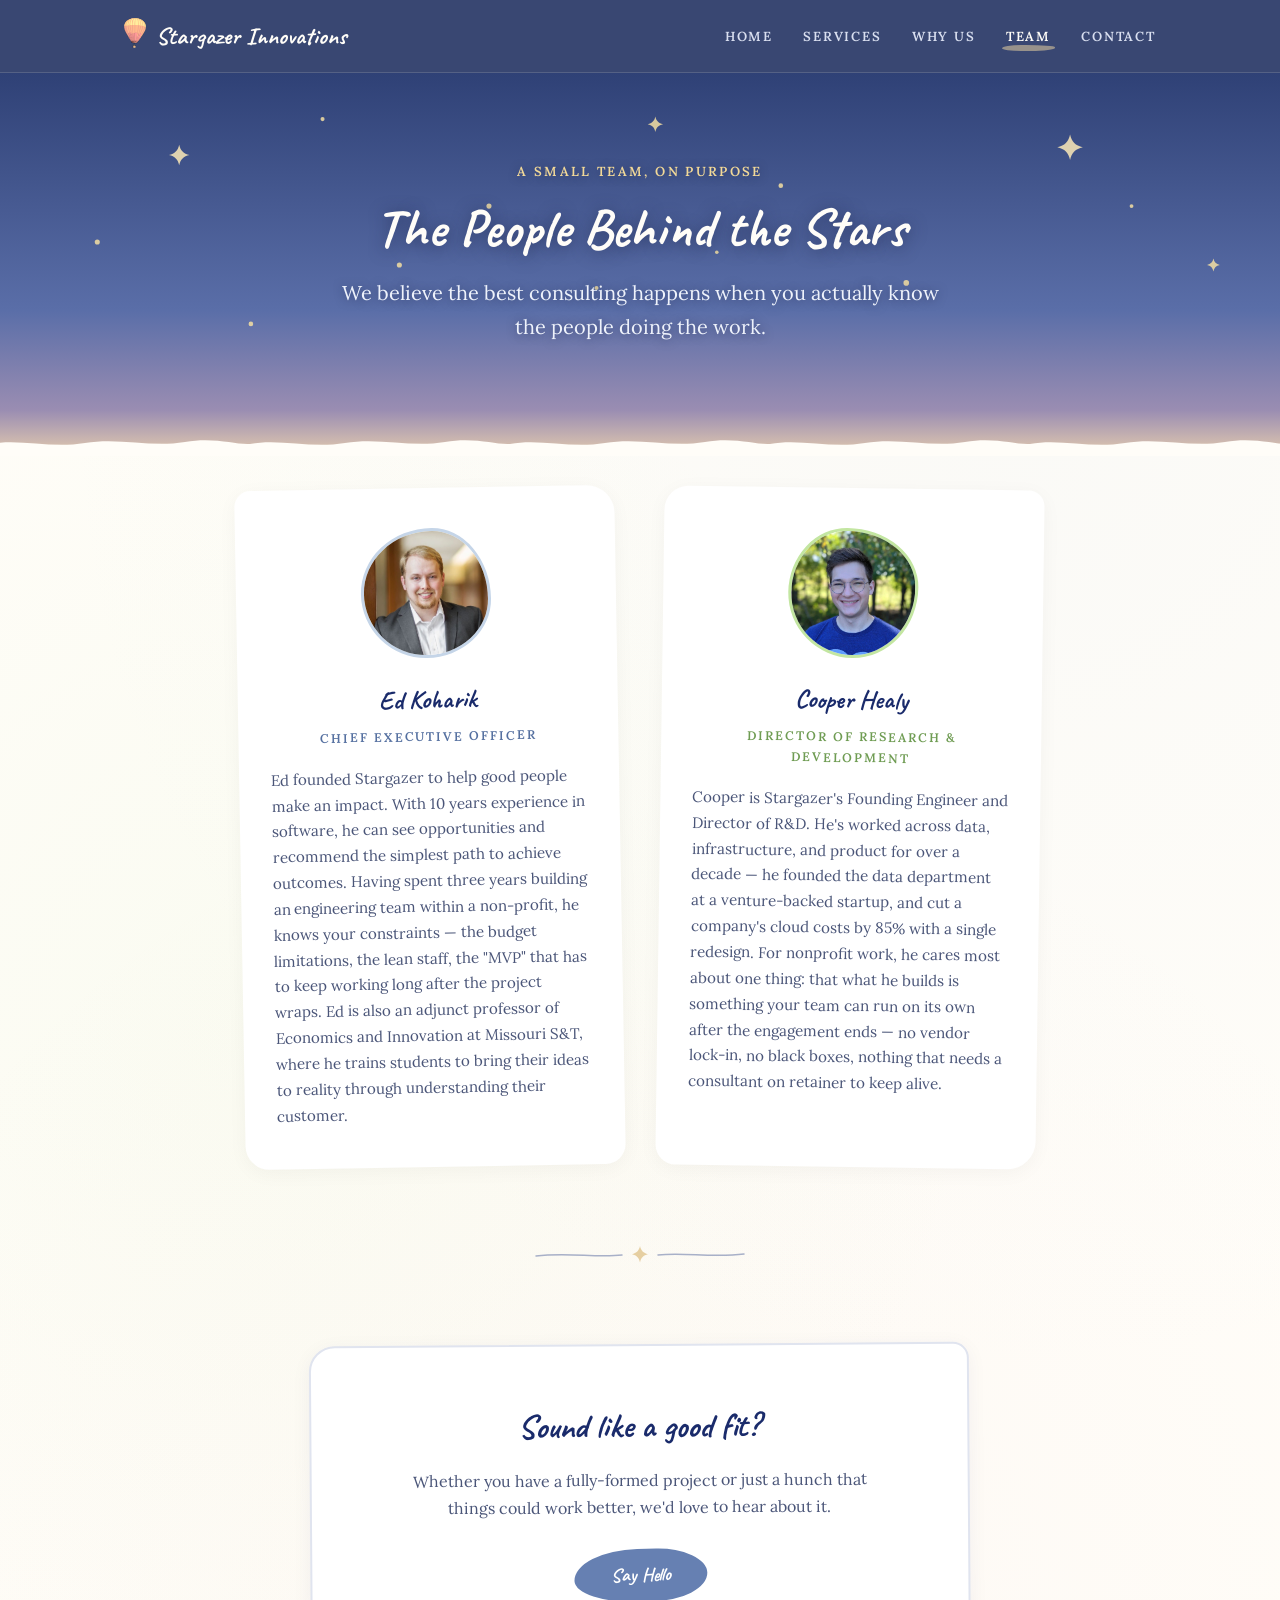
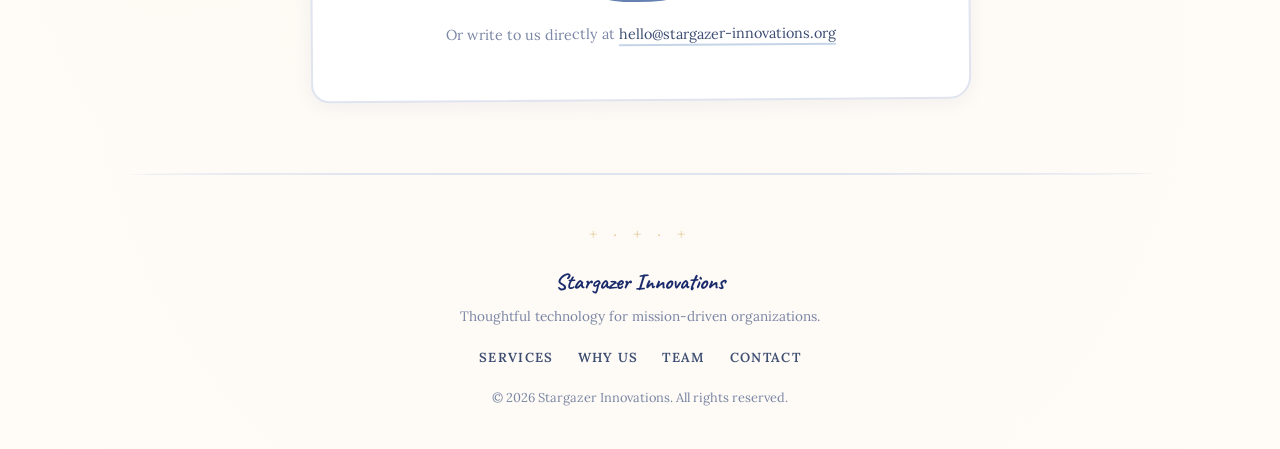
==== commit 364c3931: "Update team.html Updated bios" ====
--- a/team.html
+++ b/team.html
@@ -150,16 +150,12 @@
           <h3>Ed Koharik</h3>
           <p class="role">Chief Executive Officer</p>
           <p class="bio">
-            Ed leads Stargazer's consulting practice and is usually the first
-            person a client talks to. He's spent the previous three years as a product
-            manager at Youth Villages, so he reads a mission-driven org's
-            constraints before the engineering starts — the tight budget, the lean
-            staff, the tool that has to keep working long after the project wraps.
-            He also teaches innovation at Missouri S&amp;T, where the whole subject
-            is helping good ideas reach the people they're meant to serve. He works
-            directly with each team to understand the real problem and map a
-            practical path. His philosophy is simple: listen first, recommend only
-            what's needed, and stay until it actually works.
+            Ed founded Stargazer to help good people make an impact. With 10 years experience in software, 
+            he can see opportunities and recommend the simplest path to achieve outcomes. 
+            Having spent three years building an engineering team within a non-profit, he knows your constraints
+            — the budget limitations, the lean staff, the "MVP" that has to keep working long after the project wraps. 
+            Ed is also an adjunct professor of Economics and Innovation at Missouri S&T, where he trains 
+            students to bring their ideas to reality through understanding their customer.
           </p>
         </div>
 
@@ -173,14 +169,12 @@
           <h3>Cooper Healy</h3>
           <p class="role">Director of Research &amp; Development</p>
           <p class="bio">
-            Cooper is the engineer Stargazer brings in when a project needs
-            something built, not bought. He's worked across data, infrastructure,
-            and product for over a decade — he founded the data department at a
-            venture-backed startup, and earlier cut a company's cloud costs by 85%
-            with a single redesign. For nonprofit work, he cares most about one
-            thing: that what he builds is something your team can run on its own
-            after the engagement ends — no vendor lock-in, no black boxes, nothing
-            that needs a consultant on retainer to keep alive.
+            Cooper is Stargazer's Founding Engineer and Director of R&D. He's worked across data, 
+            infrastructure, and product for over a decade — he founded the data department at a 
+            venture-backed startup, and cut a company's cloud costs by 85% with a single redesign. 
+            For nonprofit work, he cares most about one thing: that what he builds is something 
+            your team can run on its own after the engagement ends — no vendor lock-in, no black 
+            boxes, nothing that needs a consultant on retainer to keep alive.
           </p>
         </div>
 
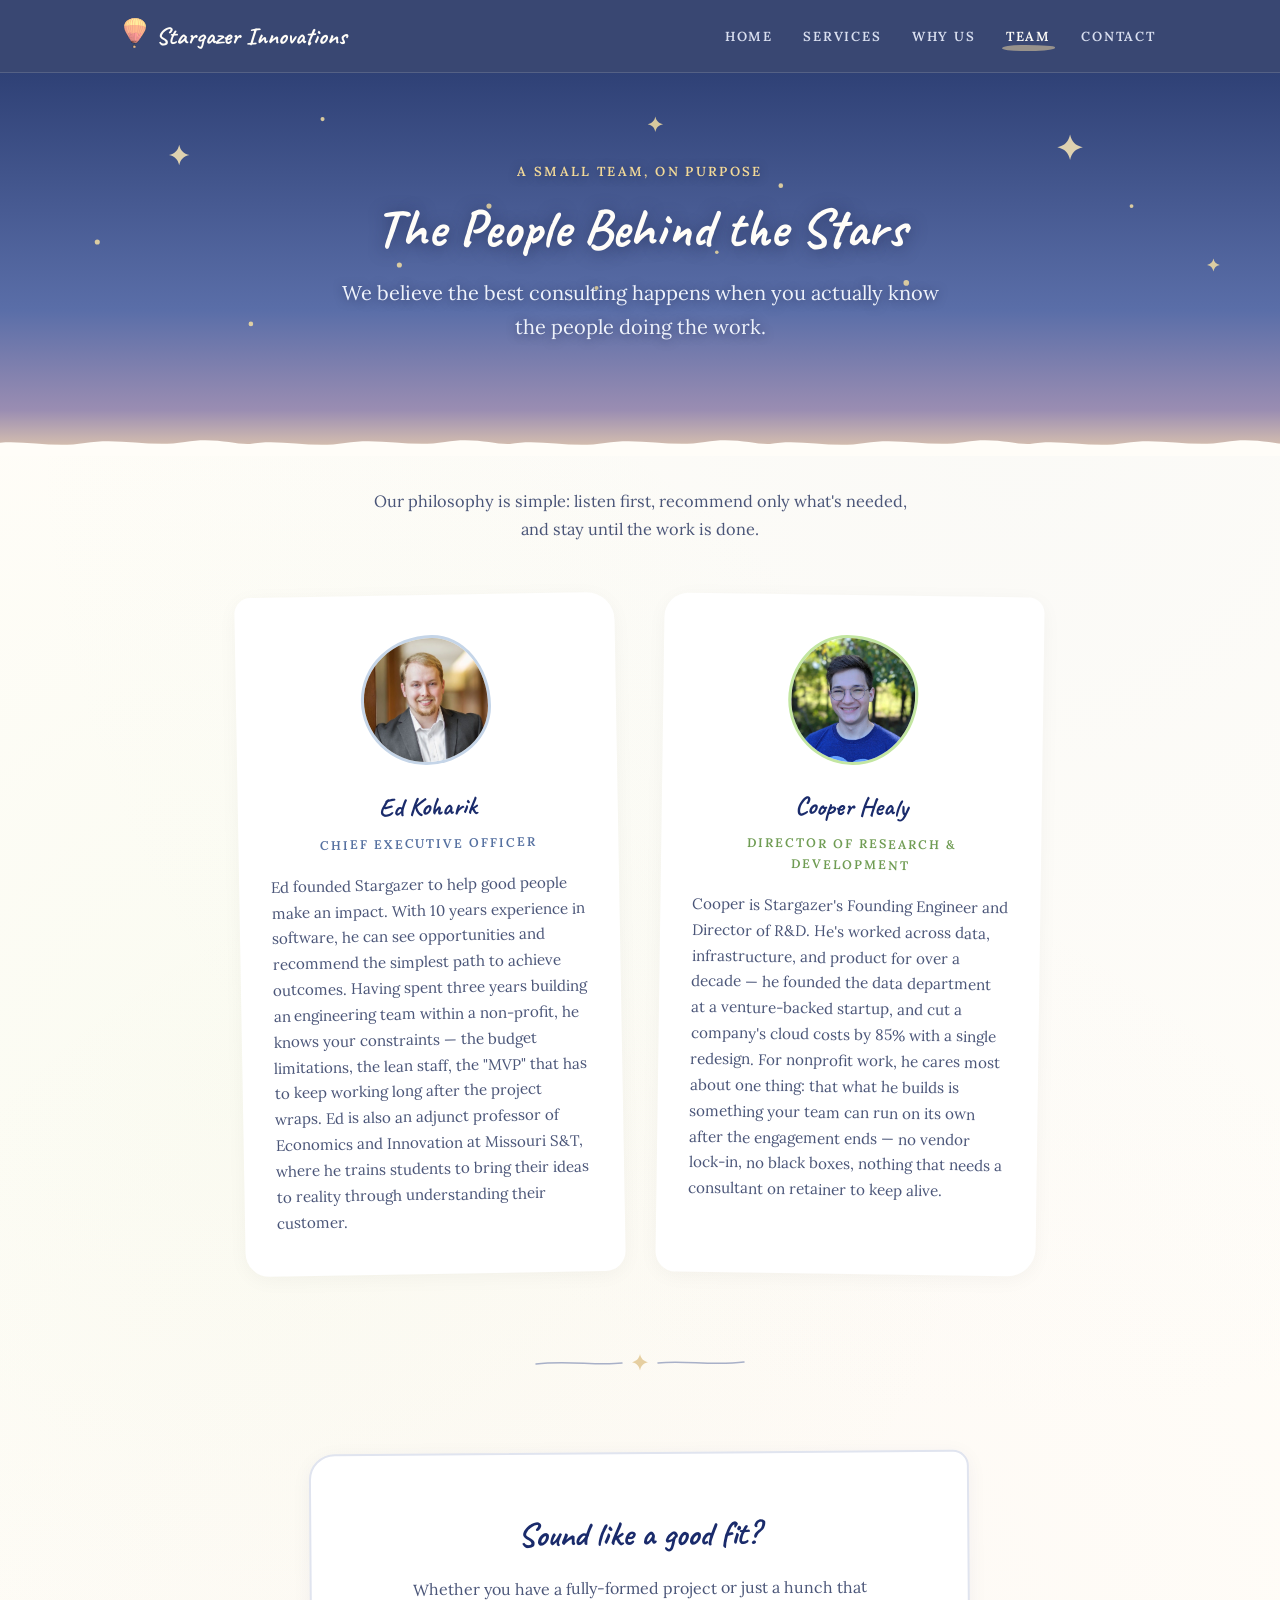
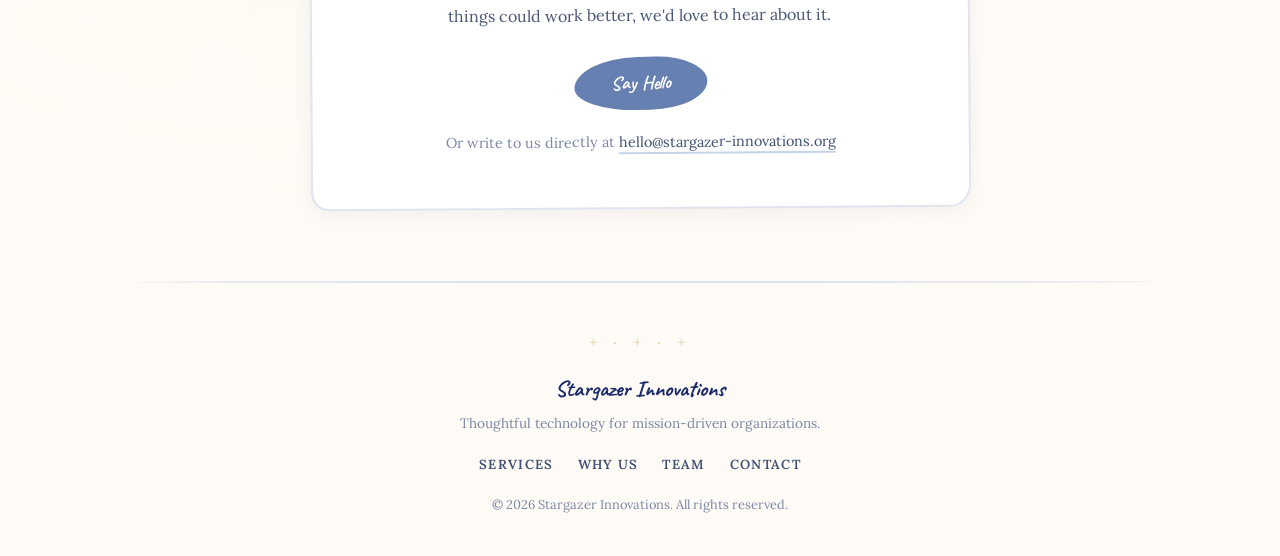
==== commit 580bdf40: "Add section header with philosophy to Team page Closes #2" ====
--- a/team.html
+++ b/team.html
@@ -138,6 +138,10 @@
 
   <section class="team-section">
     <div class="container">
+      <p class="section-lede">
+        Our philosophy is simple: listen first, recommend only what's needed,
+        and stay until the work is done.
+      </p>
       <div class="team-grid">
 
         <!-- Ed -->
--- a/css/style.css
+++ b/css/style.css
@@ -602,6 +602,107 @@
 .team-section .section-title::after { background: var(--orange); }
 .contact  .section-title::after { background: var(--blue); }
 
+/* ===== Audience Tabs (What We Do) =====
+   CSS-only tabs: three visually-hidden radios sit before the labels, ledes,
+   and card grid, so :checked can reach everything with the ~ combinator. */
+.audience-radio {
+  position: absolute;
+  width: 1px;
+  height: 1px;
+  margin: -1px;
+  overflow: hidden;
+  clip: rect(0, 0, 0, 0);
+}
+
+.audience-tabs {
+  display: flex;
+  justify-content: center;
+  flex-wrap: wrap;
+  gap: 6px 30px;
+  margin-bottom: 26px;
+}
+
+.audience-tab {
+  font-family: var(--font-accent);
+  font-size: 1.4rem;
+  font-weight: 700;
+  color: var(--midnight-muted);
+  background: none;
+  border: none;
+  cursor: pointer;
+  padding: 2px 10px;
+  position: relative;
+  transition: color 0.2s;
+}
+
+.audience-tab:nth-child(1) { transform: rotate(-1deg); }
+.audience-tab:nth-child(2) { transform: rotate(0.7deg); }
+.audience-tab:nth-child(3) { transform: rotate(-0.6deg); }
+
+.audience-tab:hover {
+  color: var(--midnight);
+}
+
+/* Same wobbly pastel highlight the nav links use, one color per audience */
+.audience-tab::after {
+  content: '';
+  position: absolute;
+  bottom: 4px;
+  left: 6px;
+  right: 6px;
+  height: 9px;
+  opacity: 0;
+  border-radius: 40% 60% 50% 40% / 60% 40% 60% 50%;
+  transition: opacity 0.3s;
+  z-index: -1;
+}
+
+.audience-tab:nth-child(1)::after { background: var(--green); }
+.audience-tab:nth-child(2)::after { background: var(--blue); }
+.audience-tab:nth-child(3)::after { background: var(--orange); }
+
+.audience-tab:hover::after {
+  opacity: 0.4;
+}
+
+#pick-nonprofits:checked ~ .audience-tabs label[for="pick-nonprofits"],
+#pick-academic:checked ~ .audience-tabs label[for="pick-academic"],
+#pick-smallbiz:checked ~ .audience-tabs label[for="pick-smallbiz"] {
+  color: var(--midnight);
+}
+
+#pick-nonprofits:checked ~ .audience-tabs label[for="pick-nonprofits"]::after,
+#pick-academic:checked ~ .audience-tabs label[for="pick-academic"]::after,
+#pick-smallbiz:checked ~ .audience-tabs label[for="pick-smallbiz"]::after {
+  opacity: 0.8;
+}
+
+/* The radios keep keyboard focus, so mirror the ring onto the visible label */
+#pick-nonprofits:focus-visible ~ .audience-tabs label[for="pick-nonprofits"],
+#pick-academic:focus-visible ~ .audience-tabs label[for="pick-academic"],
+#pick-smallbiz:focus-visible ~ .audience-tabs label[for="pick-smallbiz"] {
+  outline: 2px solid var(--blue-hover);
+  outline-offset: 3px;
+  border-radius: 4px;
+}
+
+.audience-lede {
+  display: none;
+}
+
+#pick-nonprofits:checked ~ .audience-lede--nonprofits,
+#pick-academic:checked ~ .audience-lede--academic,
+#pick-smallbiz:checked ~ .audience-lede--smallbiz {
+  display: block;
+}
+
+/* Each card lists its audiences in data-audience; hide the rest */
+#pick-nonprofits:checked ~ .card-grid .card:not([data-audience~="nonprofits"]),
+#pick-academic:checked ~ .card-grid .card:not([data-audience~="academic"]),
+#pick-smallbiz:checked ~ .card-grid .card:not([data-audience~="smallbiz"]) {
+  display: none;
+}
+
 /* Hand-drawn sparkle dividers between sections */
 .sparkle-divider {
   display: flex;
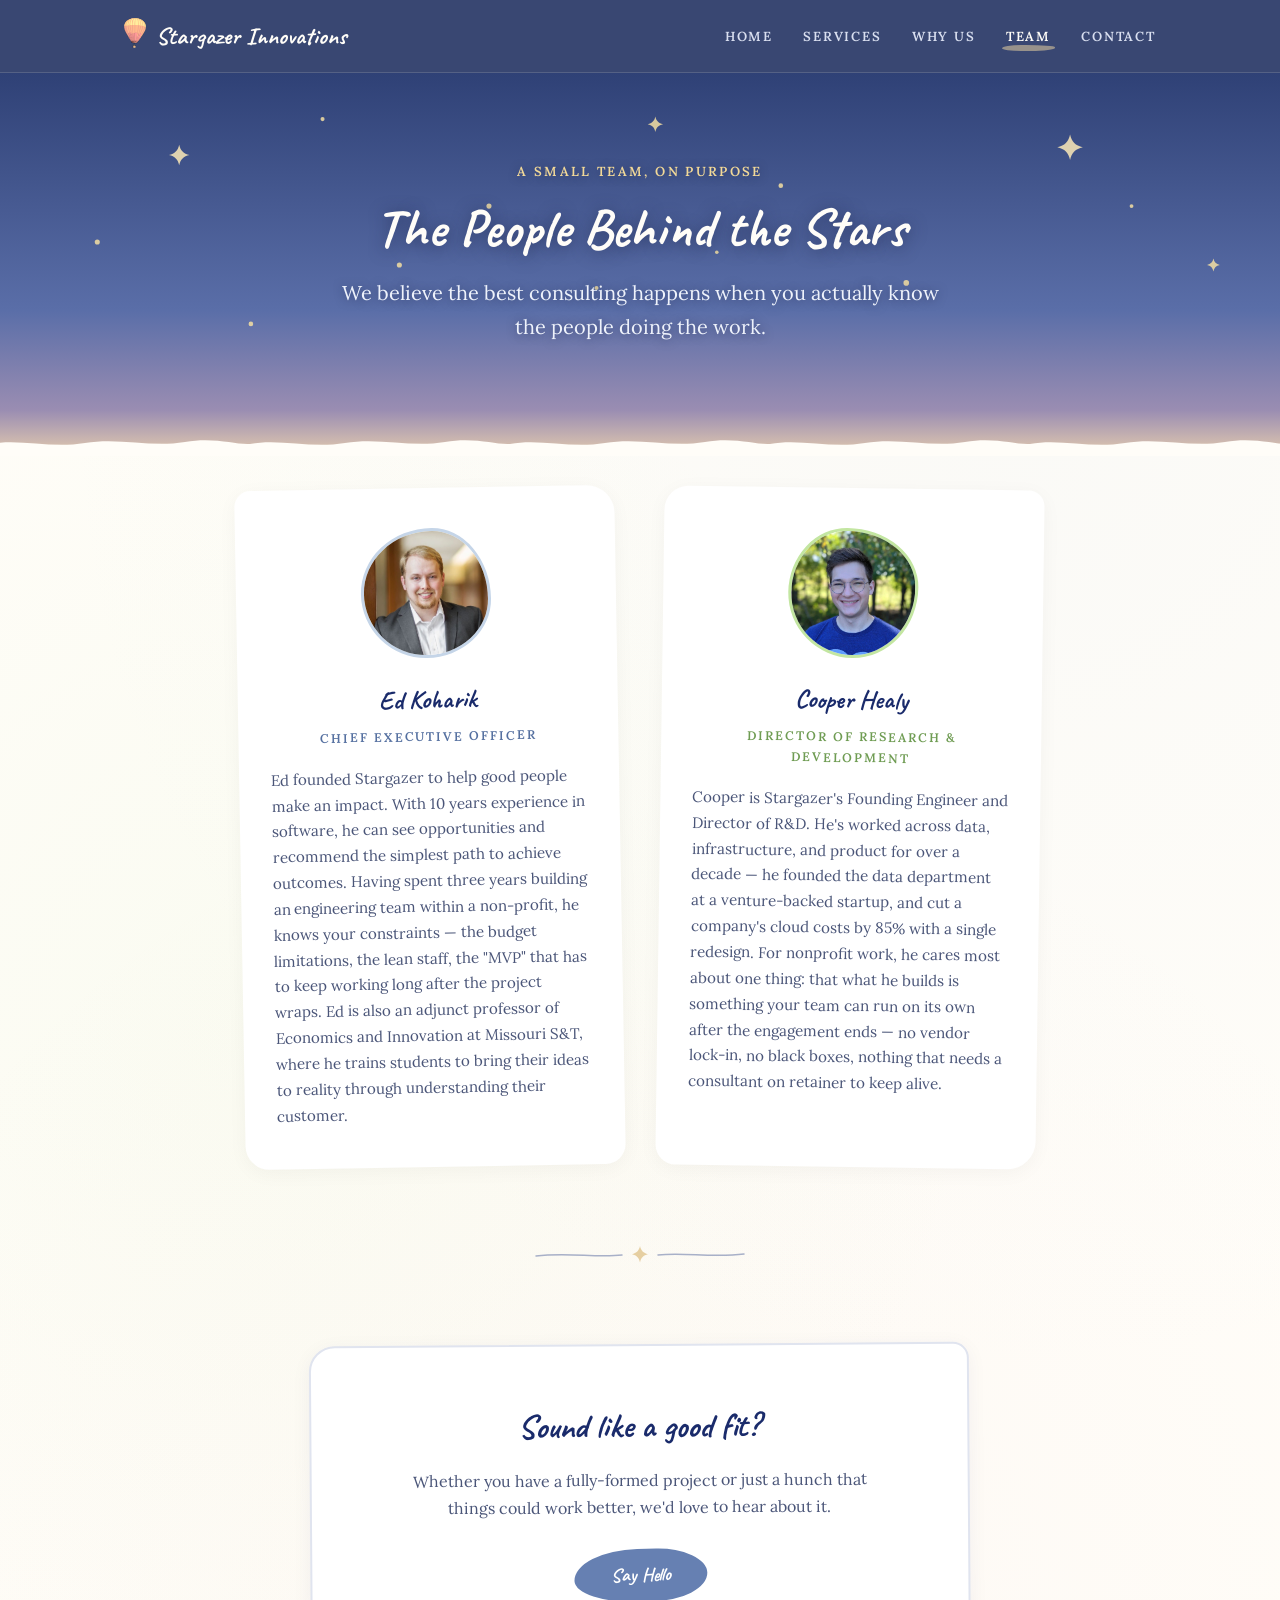
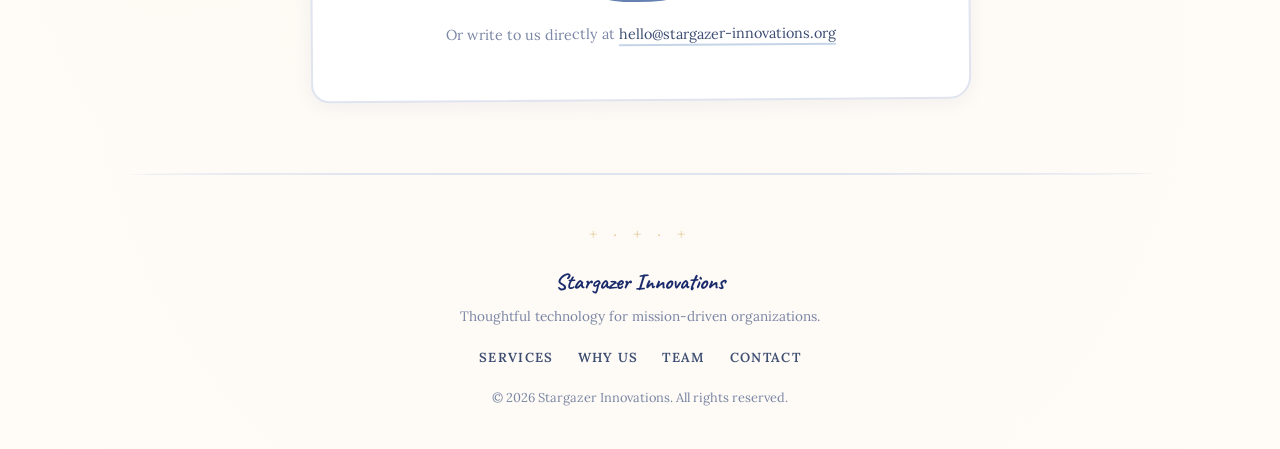
==== commit af30fe70: "Revert "Add section header with philosophy to Team page" This reverts commit 580bdf4039e4a9315145e8e" ====
--- a/team.html
+++ b/team.html
@@ -138,10 +138,6 @@
 
   <section class="team-section">
     <div class="container">
-      <p class="section-lede">
-        Our philosophy is simple: listen first, recommend only what's needed,
-        and stay until the work is done.
-      </p>
       <div class="team-grid">
 
         <!-- Ed -->
